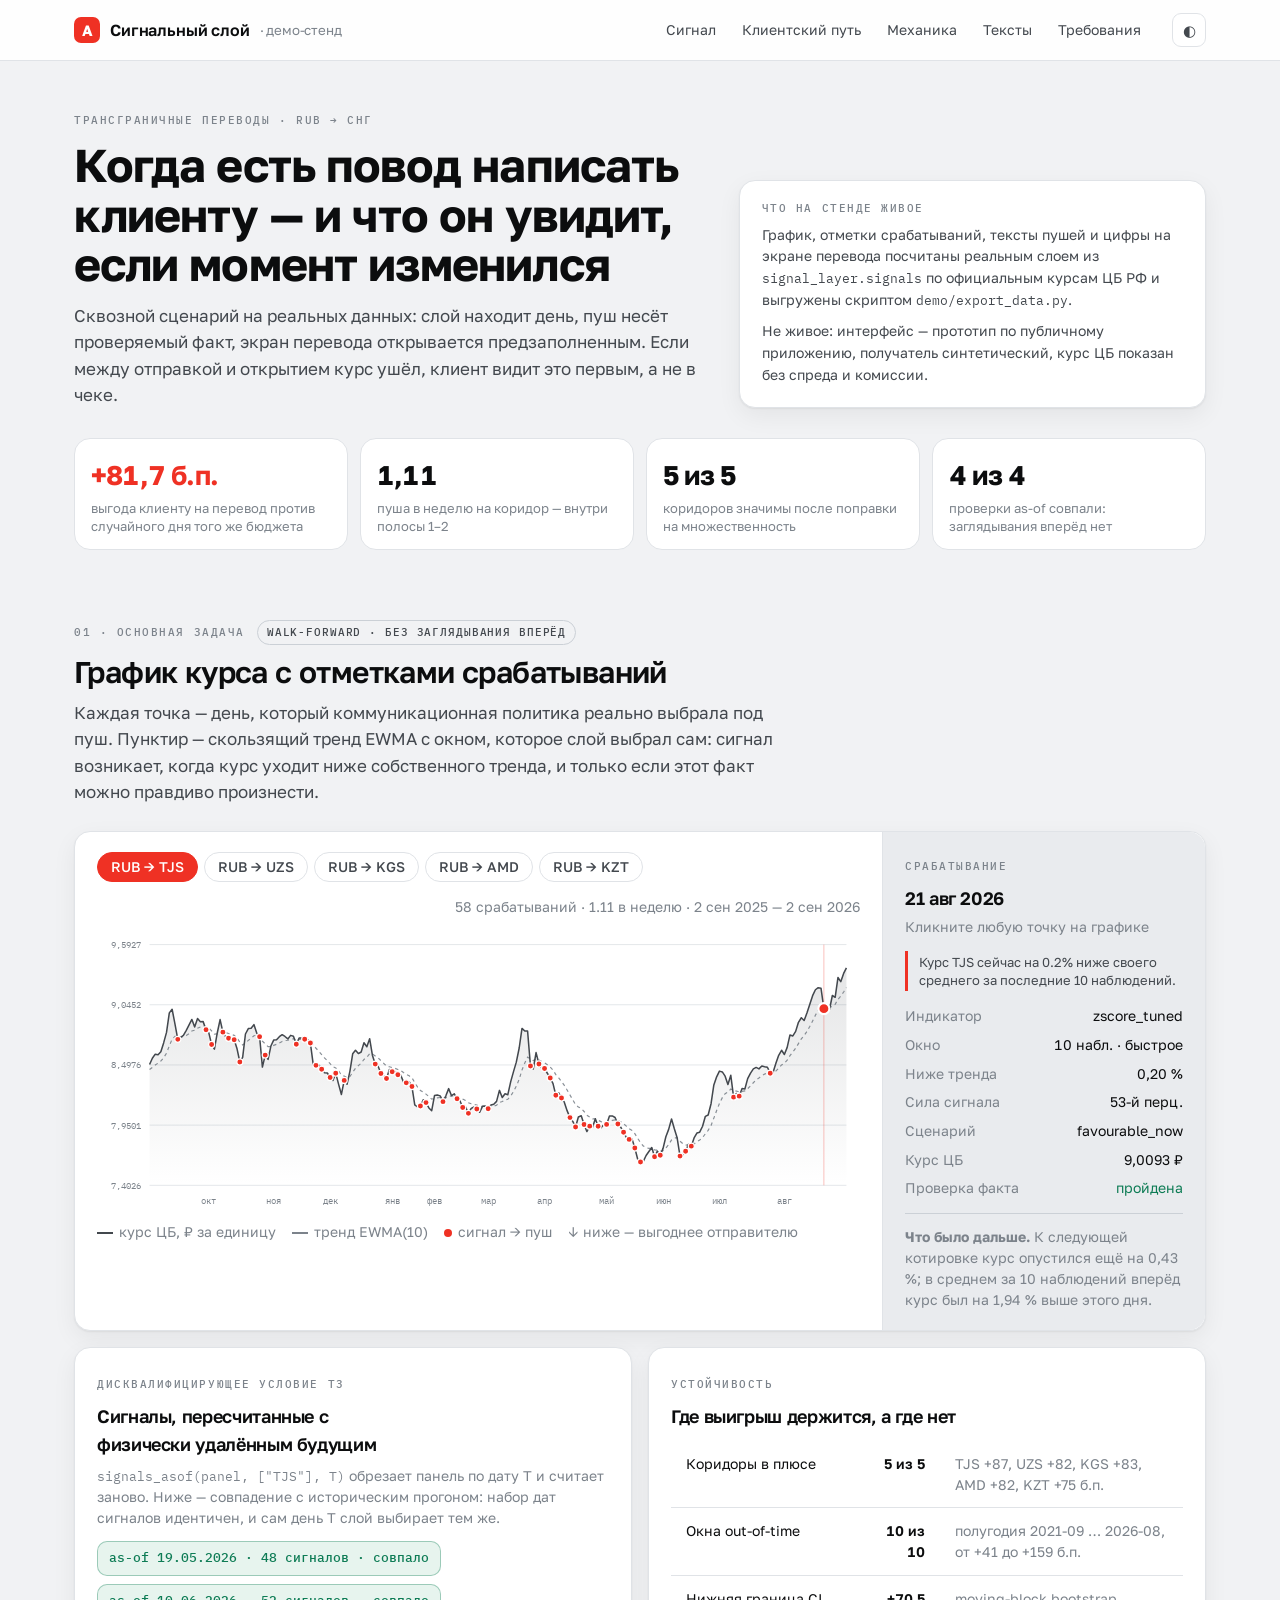
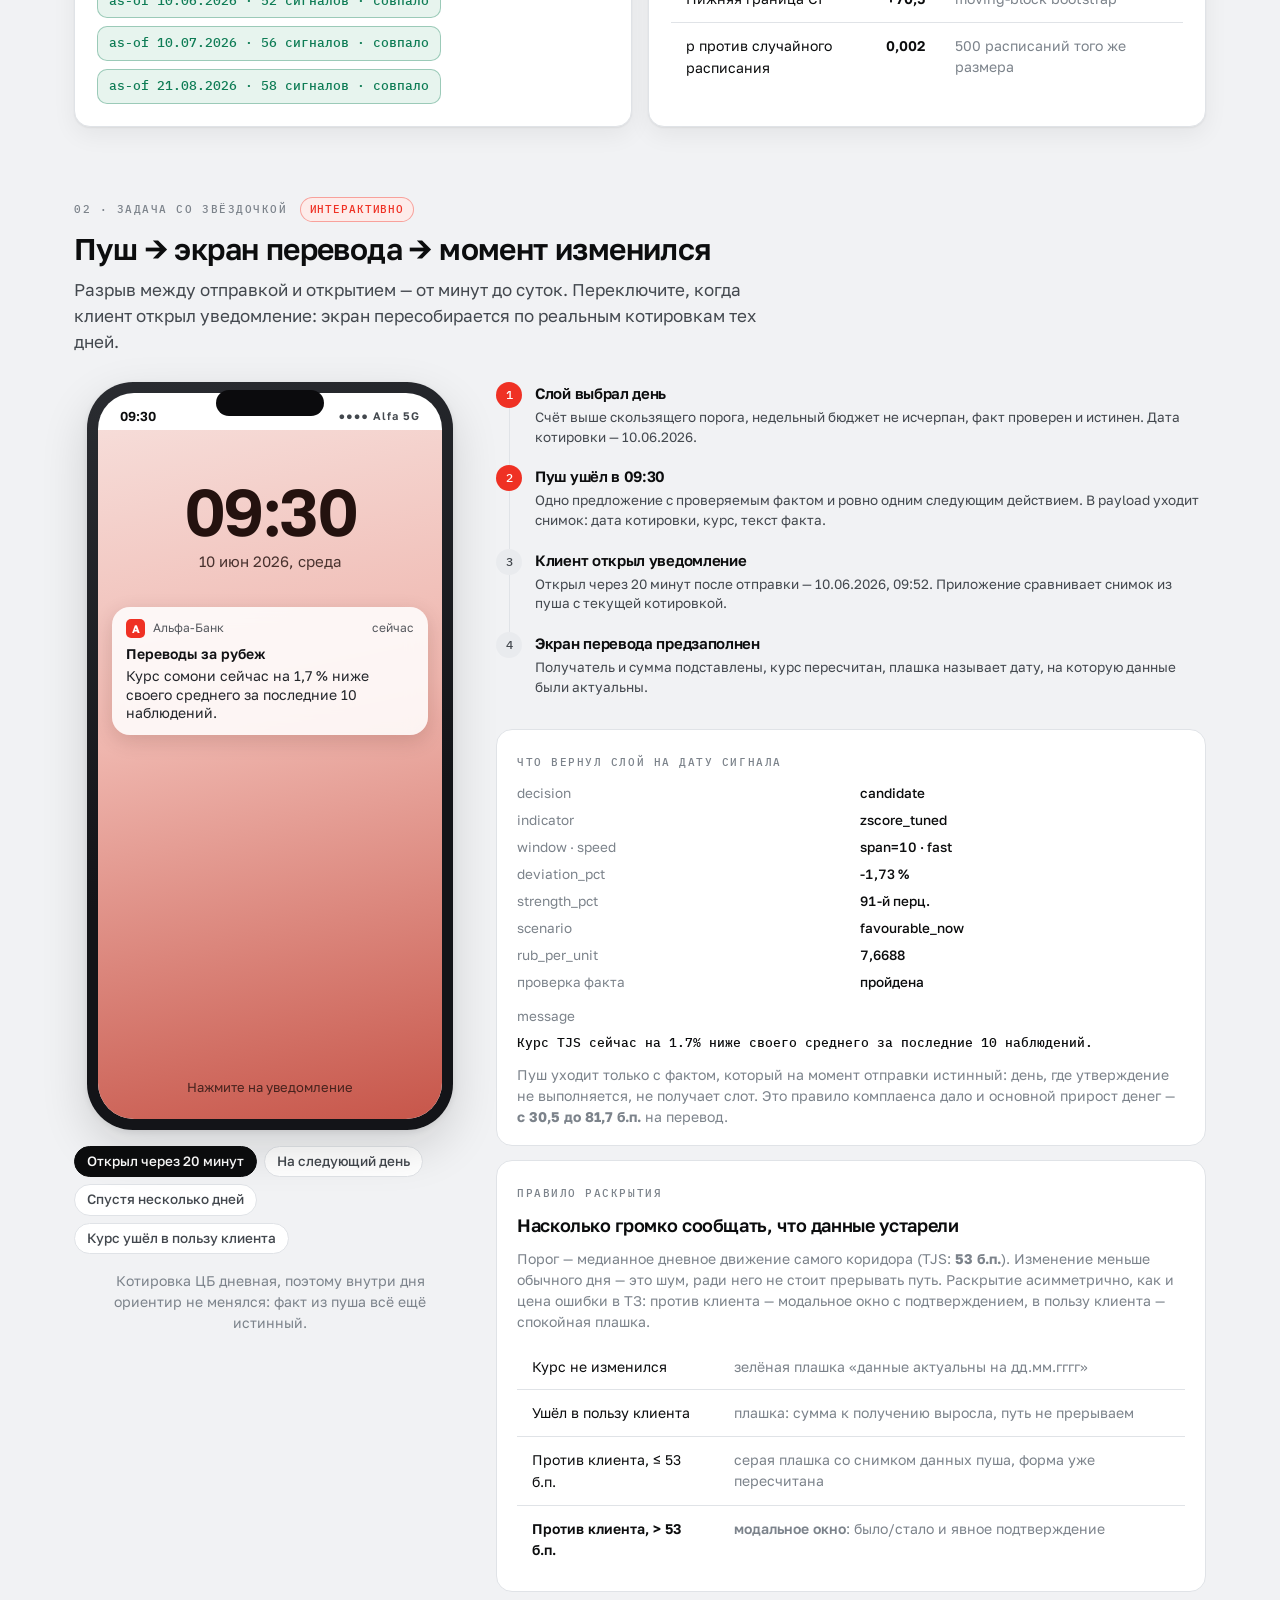
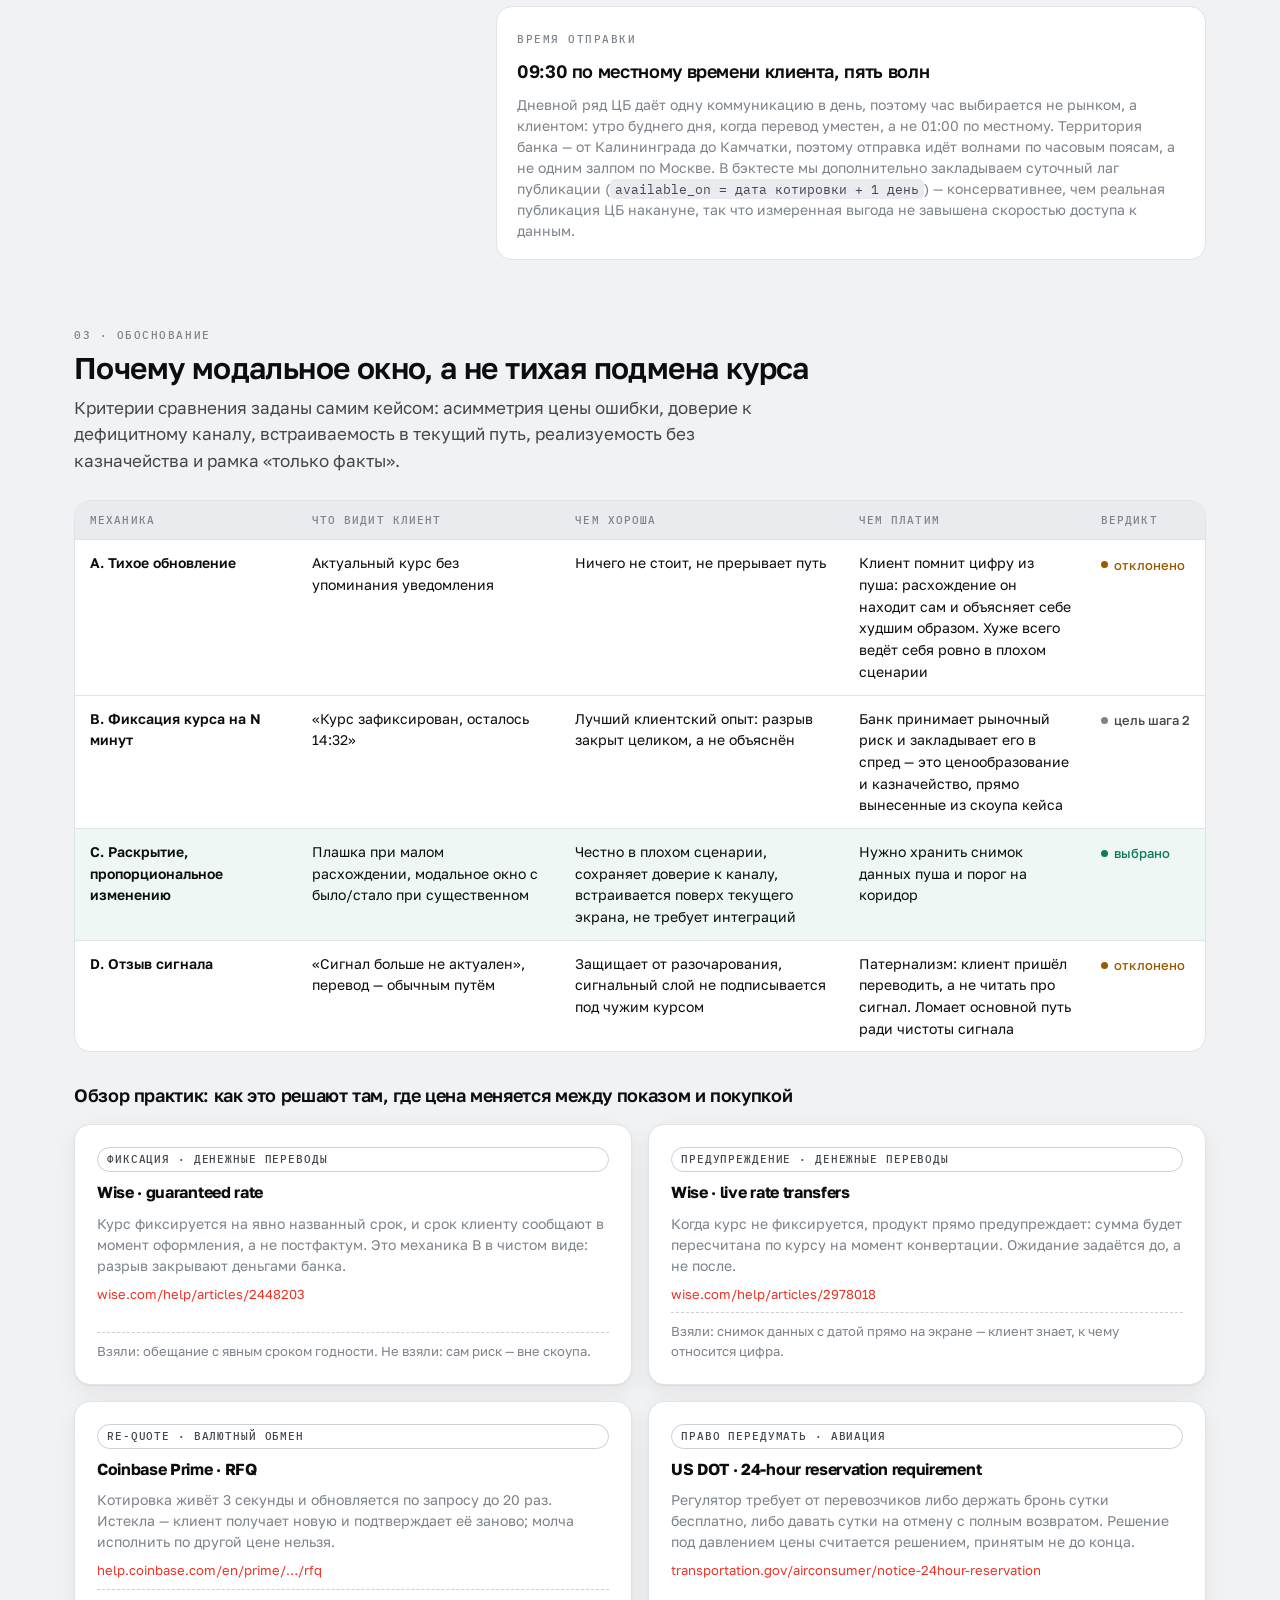
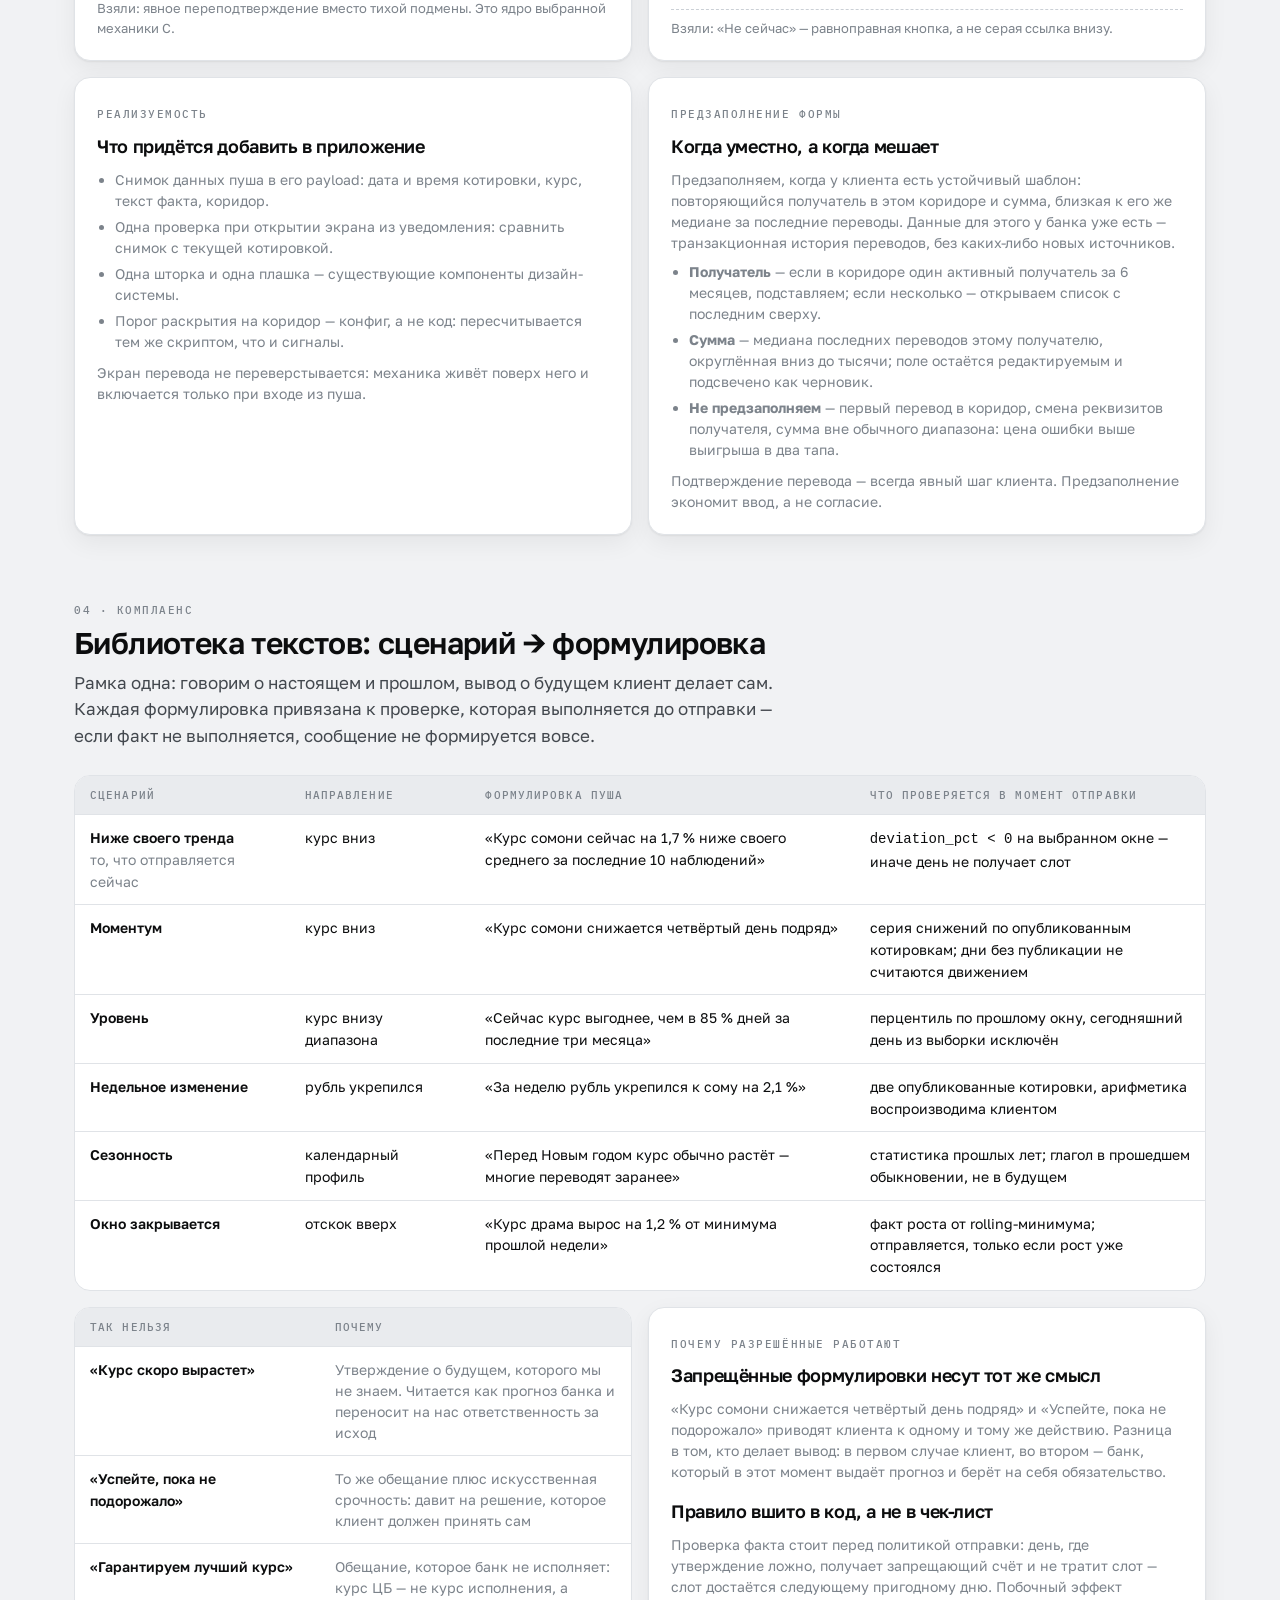
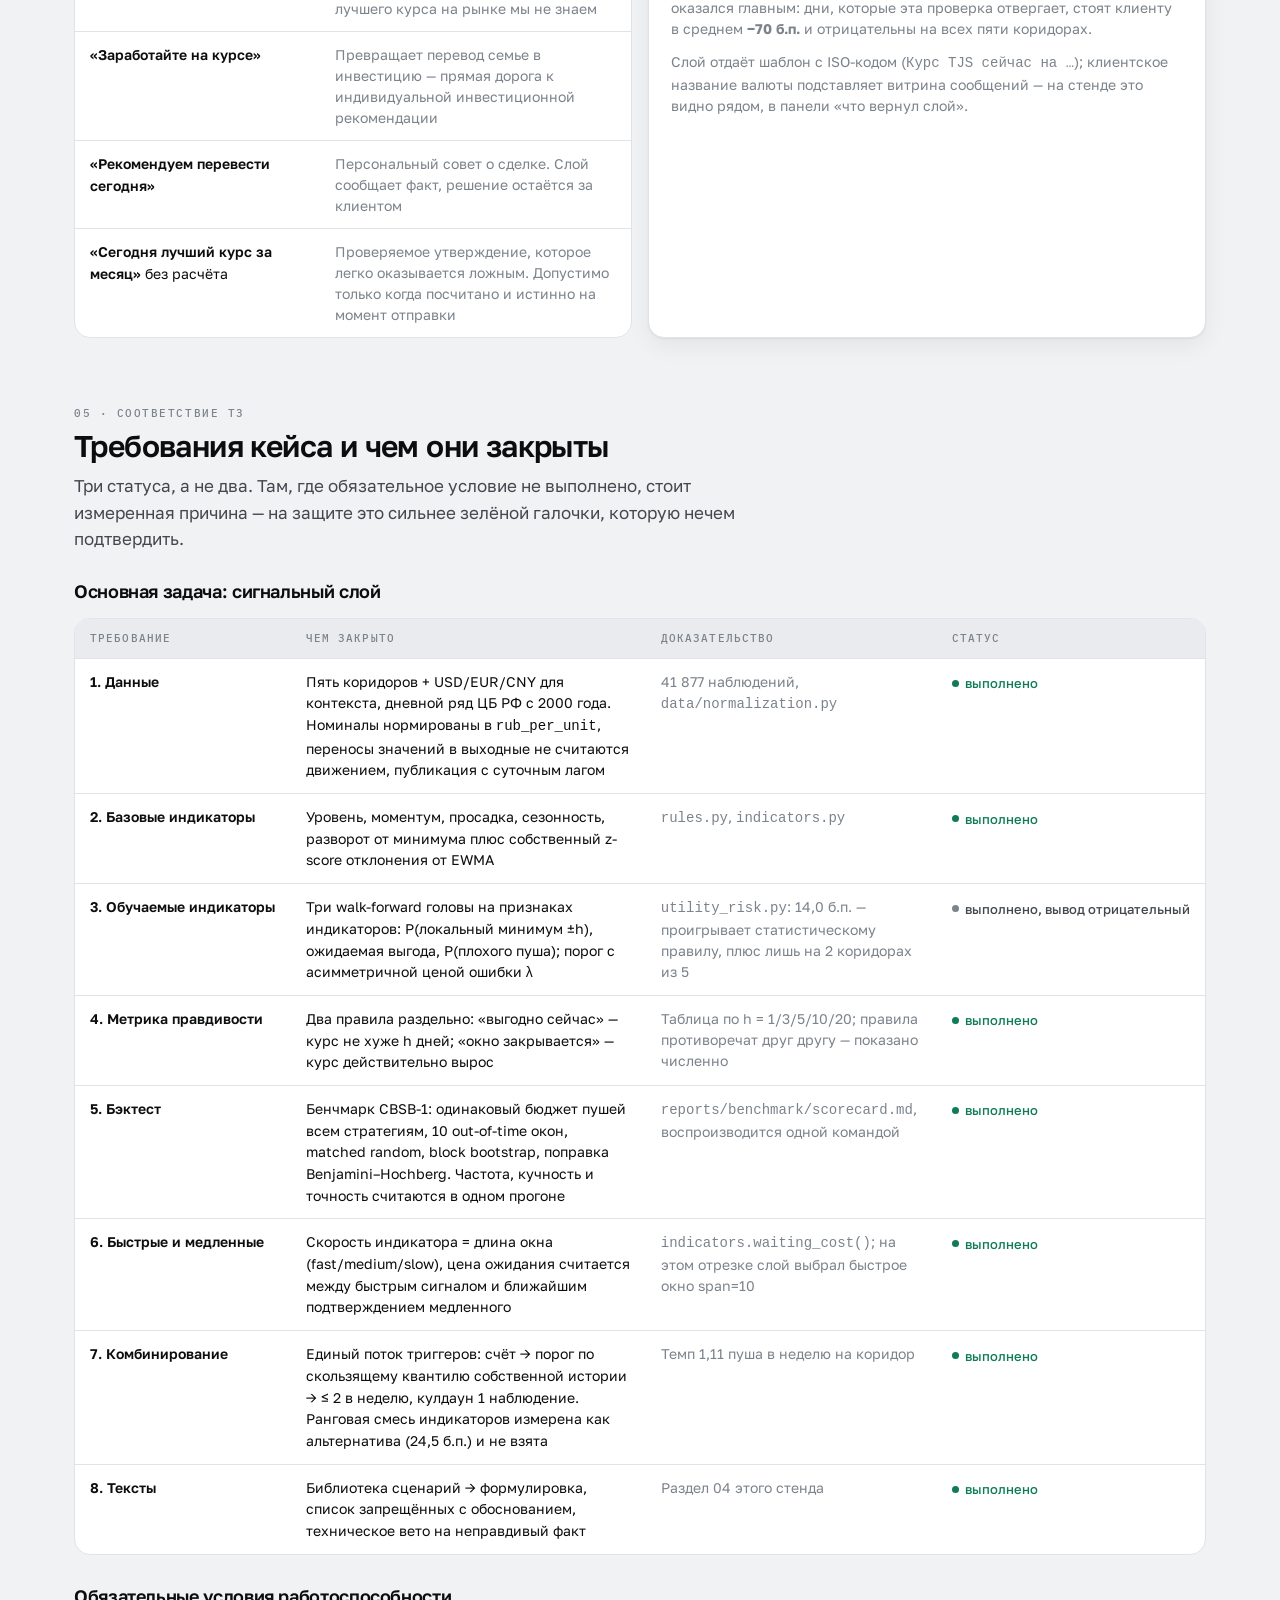
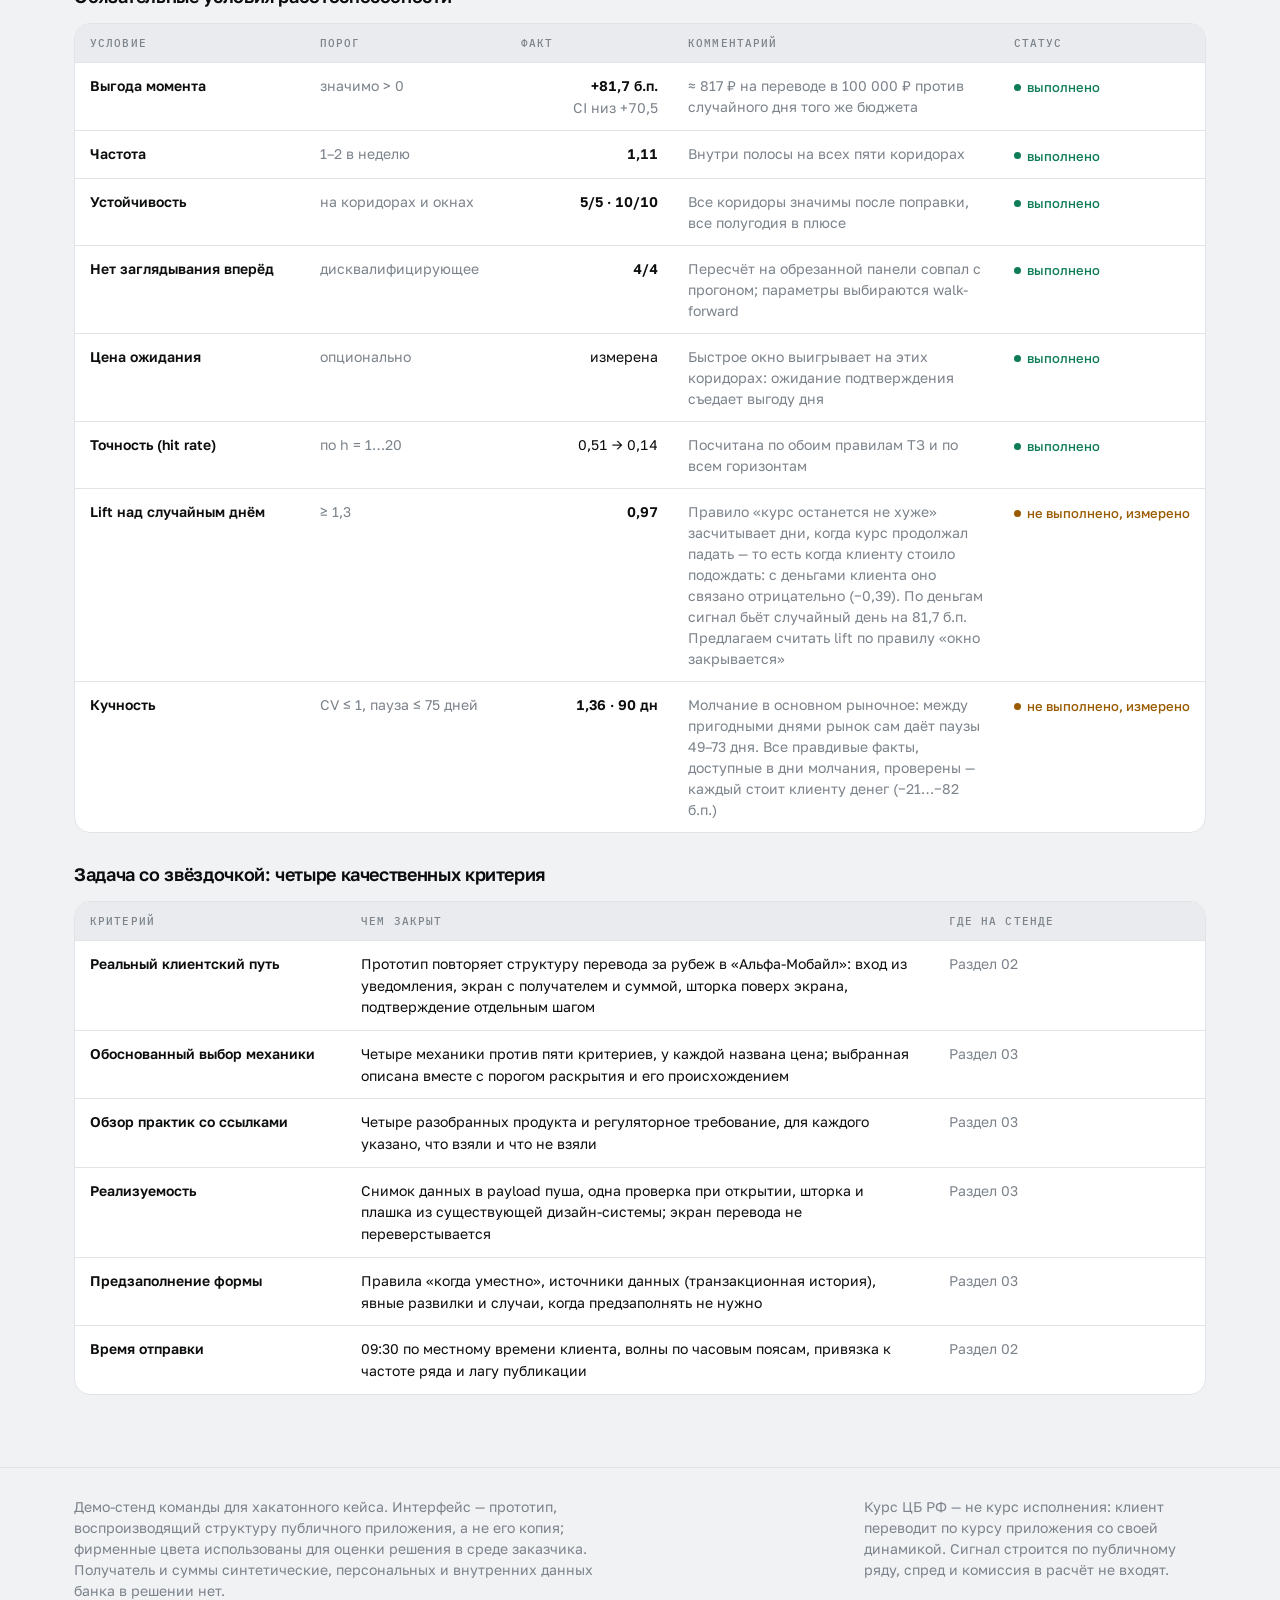
==== demo/index.html @ df1f9a65 "added ui" ====
<!doctype html>
<html lang="ru">
<head>
<meta charset="utf-8">
<meta name="viewport" content="width=device-width, initial-scale=1">
<title>Сигнальный слой · демо-стенд</title>
<link rel="preconnect" href="https://fonts.googleapis.com">
<link rel="preconnect" href="https://fonts.gstatic.com" crossorigin>
<link rel="stylesheet" href="https://fonts.googleapis.com/css2?family=Golos+Text:wght@400;500;600;700&family=IBM+Plex+Mono:wght@400;500&display=swap">
<style>
/* ─────────────────────────────────────────────────────────────
   Палитра: фирменный красный Альфа-Банка как единственный акцент.
   Семантика (лучше/хуже/внимание) намеренно вынесена из акцента,
   чтобы красный не означал одновременно «бренд» и «плохо».
   ───────────────────────────────────────────────────────────── */
:root {
  --red: #EF3124;
  --red-press: #C7291E;
  --red-wash: #FDECEA;

  --ink: #0C0D0E;
  --ink-2: #43484E;
  --muted: #7C838B;

  --paper: #FFFFFF;
  --ground: #F1F2F4;
  --sunken: #E9EBEE;
  --line: #E0E3E7;
  --line-strong: #CBD0D6;

  --gain: #0E7C55;
  --gain-wash: #E7F4EE;
  --warn: #9A5B00;
  --warn-wash: #FDF2E0;

  --shadow: 0 1px 2px rgba(12,13,14,.06), 0 8px 24px rgba(12,13,14,.06);
  --shadow-lift: 0 2px 6px rgba(12,13,14,.08), 0 18px 48px rgba(12,13,14,.14);

  --radius: 16px;
  --radius-sm: 10px;

  --sans: "Golos Text", "SF Pro Text", -apple-system, BlinkMacSystemFont, "Segoe UI", Roboto, Arial, sans-serif;
  --mono: "IBM Plex Mono", ui-monospace, SFMono-Regular, Menlo, Consolas, monospace;
}
@media (prefers-color-scheme: dark) {
  :root:not([data-theme="light"]) {
    --red: #FF4C3D;
    --red-press: #FF6E62;
    --red-wash: #33150F;
    --ink: #ECEEF1;
    --ink-2: #B4BAC2;
    --muted: #868D96;
    --paper: #17191D;
    --ground: #0D0E11;
    --sunken: #1E2126;
    --line: #292D33;
    --line-strong: #3A4048;
    --gain: #3DBE8B;
    --gain-wash: #10251C;
    --warn: #E0A44A;
    --warn-wash: #2A1F0E;
    --shadow: 0 1px 2px rgba(0,0,0,.5), 0 8px 24px rgba(0,0,0,.4);
    --shadow-lift: 0 2px 6px rgba(0,0,0,.5), 0 18px 48px rgba(0,0,0,.55);
  }
}
:root[data-theme="dark"] {
  --red: #FF4C3D;
  --red-press: #FF6E62;
  --red-wash: #33150F;
  --ink: #ECEEF1;
  --ink-2: #B4BAC2;
  --muted: #868D96;
  --paper: #17191D;
  --ground: #0D0E11;
  --sunken: #1E2126;
  --line: #292D33;
  --line-strong: #3A4048;
  --gain: #3DBE8B;
  --gain-wash: #10251C;
  --warn: #E0A44A;
  --warn-wash: #2A1F0E;
  --shadow: 0 1px 2px rgba(0,0,0,.5), 0 8px 24px rgba(0,0,0,.4);
  --shadow-lift: 0 2px 6px rgba(0,0,0,.5), 0 18px 48px rgba(0,0,0,.55);
}

* { box-sizing: border-box; }
html { scroll-behavior: smooth; scroll-padding-top: 76px; }
body {
  margin: 0;
  background: var(--ground);
  color: var(--ink);
  font: 400 16px/1.55 var(--sans);
  -webkit-font-smoothing: antialiased;
}
@media (prefers-reduced-motion: reduce) {
  html { scroll-behavior: auto; }
  * { animation-duration: .01ms !important; transition-duration: .01ms !important; }
}
h1, h2, h3, h4 { margin: 0; text-wrap: balance; letter-spacing: -.02em; }
h1 { font-size: clamp(30px, 4.4vw, 46px); font-weight: 700; line-height: 1.08; }
h2 { font-size: clamp(23px, 2.6vw, 30px); font-weight: 600; line-height: 1.15; }
h3 { font-size: 18px; font-weight: 600; }
p { margin: 0; }
a { color: inherit; }
ul { margin: 0; padding-left: 18px; }
li + li { margin-top: 5px; }

.wrap { max-width: 1180px; margin: 0 auto; padding: 0 24px; }
.eyebrow {
  font: 500 11px/1 var(--mono);
  letter-spacing: .14em;
  text-transform: uppercase;
  color: var(--muted);
}
.lede { color: var(--ink-2); max-width: 64ch; font-size: 17px; }
.small { font-size: 14px; color: var(--muted); line-height: 1.5; }
.num { font-variant-numeric: tabular-nums; }
.mono { font-family: var(--mono); font-variant-numeric: tabular-nums; }

/* ── Шапка ───────────────────────────────────────────────── */
.topbar {
  position: sticky; top: 0; z-index: 40;
  background: color-mix(in srgb, var(--paper) 88%, transparent);
  backdrop-filter: saturate(1.6) blur(12px);
  border-bottom: 1px solid var(--line);
}
.topbar .wrap { display: flex; align-items: center; gap: 20px; height: 60px; }
.brand { display: flex; align-items: center; gap: 10px; font-weight: 600; letter-spacing: -.01em; }
.logo {
  width: 26px; height: 26px; border-radius: 7px;
  background: var(--red); color: #fff;
  display: grid; place-items: center;
  font-weight: 700; font-size: 15px; line-height: 1;
  flex: none;
}
.brand small { color: var(--muted); font-weight: 400; }
.topnav { margin-left: auto; display: flex; gap: 4px; }
.topnav a {
  text-decoration: none; color: var(--ink-2);
  font-size: 14px; padding: 7px 11px; border-radius: 8px;
}
.topnav a:hover { background: var(--sunken); color: var(--ink); }
.iconbtn {
  border: 1px solid var(--line); background: var(--paper); color: var(--ink-2);
  width: 34px; height: 34px; border-radius: 9px; cursor: pointer; flex: none;
  font-size: 15px; line-height: 1;
}
.iconbtn:hover { border-color: var(--line-strong); color: var(--ink); }
:focus-visible { outline: 2px solid var(--red); outline-offset: 2px; border-radius: 4px; }

/* ── Секции ──────────────────────────────────────────────── */
section { padding: 62px 0 8px; }
.sec-head { display: flex; flex-direction: column; gap: 10px; margin-bottom: 26px; }
.sec-head .row { display: flex; align-items: baseline; gap: 12px; flex-wrap: wrap; }

.card {
  background: var(--paper);
  border: 1px solid var(--line);
  border-radius: var(--radius);
  box-shadow: var(--shadow);
}
.pad { padding: 22px; }

/* ── Титул ───────────────────────────────────────────────── */
.hero { padding-top: 54px; }
.hero-grid { display: grid; grid-template-columns: 1.35fr 1fr; gap: 34px; align-items: end; }
.kpis { display: grid; grid-template-columns: repeat(4, 1fr); gap: 12px; margin-top: 30px; }
.kpi { background: var(--paper); border: 1px solid var(--line); border-radius: var(--radius); padding: 16px 16px 14px; }
.kpi b { display: block; font-size: 27px; font-weight: 700; letter-spacing: -.03em; font-variant-numeric: tabular-nums; }
.kpi span { display: block; font-size: 13px; color: var(--muted); margin-top: 3px; line-height: 1.35; }
.kpi.accent b { color: var(--red); }

.tag {
  display: inline-flex; align-items: center; gap: 6px;
  font: 500 11px/1 var(--mono); letter-spacing: .08em; text-transform: uppercase;
  padding: 6px 9px; border-radius: 100px; border: 1px solid var(--line-strong); color: var(--ink-2);
  white-space: nowrap;
}
.tag.ok { color: var(--gain); border-color: color-mix(in srgb, var(--gain) 40%, transparent); background: var(--gain-wash); }
.tag.warn { color: var(--warn); border-color: color-mix(in srgb, var(--warn) 40%, transparent); background: var(--warn-wash); }
.tag.red { color: var(--red); border-color: color-mix(in srgb, var(--red) 40%, transparent); background: var(--red-wash); }

/* ── График ──────────────────────────────────────────────── */
.chart-card { display: grid; grid-template-columns: 1fr 322px; }
.chart-main { padding: 20px 22px 16px; border-right: 1px solid var(--line); min-width: 0; }
.chart-side { padding: 20px 22px; background: var(--sunken); border-radius: 0 var(--radius) var(--radius) 0; }
.tabs { display: flex; gap: 6px; flex-wrap: wrap; }
.tab {
  border: 1px solid var(--line); background: var(--paper); color: var(--ink-2);
  padding: 7px 13px; border-radius: 100px; cursor: pointer;
  font: 500 14px/1 var(--sans);
}
.tab:hover { border-color: var(--line-strong); }
.tab[aria-selected="true"] { background: var(--red); border-color: var(--red); color: #fff; }
svg.chart { display: block; width: 100%; height: auto; }
.legend { display: flex; gap: 16px; flex-wrap: wrap; margin-top: 10px; }
.legend i { width: 16px; height: 2px; display: inline-block; vertical-align: middle; margin-right: 6px; }

.kv { display: grid; grid-template-columns: auto 1fr; gap: 7px 14px; font-size: 14px; }
.kv dt { color: var(--muted); }
.kv dd { margin: 0; text-align: right; font-variant-numeric: tabular-nums; }

.audit { display: flex; gap: 8px; flex-wrap: wrap; }
.audit-chip {
  border: 1px solid color-mix(in srgb, var(--gain) 35%, transparent);
  background: var(--gain-wash); color: var(--gain);
  border-radius: 10px; padding: 8px 11px; font: 500 13px/1.3 var(--mono);
}

/* ── Клиентский путь ─────────────────────────────────────── */
.journey { display: grid; grid-template-columns: 392px 1fr; gap: 30px; align-items: start; }
.stage { display: flex; flex-direction: column; align-items: center; gap: 16px; }

.phone {
  width: 366px; height: 748px; flex: none; position: relative;
  border-radius: 46px; padding: 11px;
  background: linear-gradient(160deg, #2A2C31, #131418 60%);
  box-shadow: var(--shadow-lift);
}
.screen {
  position: relative; width: 100%; height: 100%; overflow: hidden;
  border-radius: 36px; background: var(--paper); color: var(--ink);
  display: flex; flex-direction: column;
}
.notch {
  position: absolute; top: 8px; left: 50%; transform: translateX(-50%);
  width: 108px; height: 26px; border-radius: 100px; background: #0B0B0D; z-index: 6;
}
.statusbar {
  display: flex; justify-content: space-between; align-items: center;
  padding: 13px 22px 4px; font-size: 13px; font-weight: 600; flex: none;
  font-variant-numeric: tabular-nums;
}
.statusbar .sig { letter-spacing: 1px; font-size: 11px; color: var(--ink-2); }

/* Экран блокировки */
.lock {
  flex: 1; display: flex; flex-direction: column; align-items: center;
  padding: 26px 14px 22px;
  background: linear-gradient(168deg, #F6DCD8 0%, #EFB6AE 42%, #C7564A 100%);
  color: #24120F;
}
:root[data-theme="dark"] .lock, :root:not([data-theme="light"]) .lock { color: #24120F; }
.lock-time { font-size: 66px; font-weight: 600; letter-spacing: -.04em; line-height: 1; margin-top: 22px; font-variant-numeric: tabular-nums; }
.lock-date { font-size: 15px; opacity: .82; margin-top: 6px; }
.push {
  width: 100%; margin-top: 34px; border-radius: 18px; padding: 12px 14px;
  background: rgba(255,255,255,.86); backdrop-filter: blur(10px);
  box-shadow: 0 6px 20px rgba(60,20,15,.16);
  color: #101114; text-align: left; border: 0; cursor: pointer;
  display: block; font: inherit;
  animation: pushIn .5s cubic-bezier(.2,.8,.25,1) both;
}
@keyframes pushIn { from { opacity: 0; transform: translateY(-10px) scale(.97); } }
.push:hover { background: rgba(255,255,255,.95); }
.push-head { display: flex; align-items: center; gap: 8px; font-size: 12px; color: #55585E; margin-bottom: 5px; }
.push-head .logo { width: 19px; height: 19px; border-radius: 5px; font-size: 11px; }
.push-head .when { margin-left: auto; }
.push b { display: block; font-size: 14px; font-weight: 600; margin-bottom: 2px; }
.push p { font-size: 14px; line-height: 1.35; color: #23262B; }
.lock-hint { margin-top: auto; font-size: 13px; opacity: .8; }

/* Экран перевода */
.app { flex: 1; display: flex; flex-direction: column; background: var(--ground); overflow: hidden; }
.appbar {
  display: flex; align-items: center; gap: 10px; padding: 8px 18px 12px;
  background: var(--paper); border-bottom: 1px solid var(--line); flex: none;
}
.appbar .back { color: var(--red); font-size: 22px; line-height: 1; cursor: pointer; background: none; border: 0; padding: 0; }
.appbar h4 { font-size: 16px; font-weight: 600; }
.appbody { flex: 1; overflow-y: auto; padding: 14px 16px 18px; display: flex; flex-direction: column; gap: 12px; }
.tile { background: var(--paper); border-radius: 14px; padding: 14px; border: 1px solid var(--line); }
.tile-row { display: flex; align-items: center; gap: 12px; }
.avatar {
  width: 42px; height: 42px; border-radius: 50%; flex: none;
  background: var(--sunken); display: grid; place-items: center;
  font-weight: 600; font-size: 15px; color: var(--ink-2);
}
.tile-row .grow { flex: 1; min-width: 0; }
.tile-label { font-size: 12px; color: var(--muted); }
.tile-value { font-size: 15px; font-weight: 500; }
.amount { font-size: 30px; font-weight: 700; letter-spacing: -.03em; font-variant-numeric: tabular-nums; }
.gets { font-size: 15px; color: var(--ink-2); }
.gets b { font-weight: 600; color: var(--ink); font-variant-numeric: tabular-nums; }

.freshness {
  border-radius: 12px; padding: 11px 13px; font-size: 13px; line-height: 1.4;
  display: flex; gap: 9px; align-items: flex-start;
}
.freshness .dot { width: 8px; height: 8px; border-radius: 50%; flex: none; margin-top: 5px; }
.freshness.ok { background: var(--gain-wash); color: var(--gain); }
.freshness.ok .dot { background: var(--gain); }
.freshness.note { background: var(--sunken); color: var(--ink-2); }
.freshness.note .dot { background: var(--muted); }
.freshness.warn { background: var(--warn-wash); color: var(--warn); }
.freshness.warn .dot { background: var(--warn); }
.freshness b { font-weight: 600; }

.fact {
  border-left: 3px solid var(--red); padding: 2px 0 2px 11px;
  font-size: 13px; color: var(--ink-2); line-height: 1.4;
}
.btn {
  display: block; width: 100%; text-align: center; border: 0; cursor: pointer;
  background: var(--red); color: #fff; padding: 15px; border-radius: 13px;
  font: 600 16px/1 var(--sans);
}
.btn:hover { background: var(--red-press); }
.btn.ghost { background: transparent; color: var(--red); }
.btn.ghost:hover { background: var(--red-wash); }
.btn.grey { background: var(--sunken); color: var(--ink); }
.btn.grey:hover { background: var(--line); }
.appfoot { padding: 12px 16px 18px; background: var(--paper); border-top: 1px solid var(--line); flex: none; }

/* Шторка «момент изменился» */
.sheet-scrim {
  position: absolute; inset: 0; z-index: 8; background: rgba(10,11,13,.42);
  display: flex; align-items: flex-end;
  animation: fade .22s ease both;
}
@keyframes fade { from { opacity: 0; } }
.sheet {
  width: 100%; background: var(--paper); border-radius: 22px 22px 36px 36px;
  padding: 8px 18px 20px; display: flex; flex-direction: column; gap: 13px;
  animation: rise .3s cubic-bezier(.2,.8,.25,1) both;
  max-height: 88%; overflow-y: auto;
}
@keyframes rise { from { transform: translateY(26px); opacity: .4; } }
.grabber { width: 38px; height: 4px; border-radius: 3px; background: var(--line-strong); margin: 4px auto 4px; flex: none; }
.sheet h3 { font-size: 19px; letter-spacing: -.02em; }
.sheet .stale-line { font-size: 14px; color: var(--ink-2); line-height: 1.45; }
.compare { display: grid; grid-template-columns: 1fr auto 1fr; gap: 10px; align-items: center; }
.compare .side { background: var(--sunken); border-radius: 12px; padding: 11px; }
.compare .side .cap { font-size: 11px; color: var(--muted); text-transform: uppercase; letter-spacing: .06em; font-family: var(--mono); }
.compare .side .val { font-size: 19px; font-weight: 600; font-variant-numeric: tabular-nums; margin-top: 3px; }
.compare .side .sub { font-size: 12px; color: var(--muted); font-variant-numeric: tabular-nums; }
.compare .arrow { color: var(--muted); font-size: 18px; }
.compare .side.now { background: var(--warn-wash); }
.compare .side.now .val { color: var(--warn); }
.delta-line { font-size: 13px; color: var(--ink-2); }
.delta-line b { font-variant-numeric: tabular-nums; }
.sheet-actions { display: flex; flex-direction: column; gap: 8px; }
.sheet .why { font-size: 12px; color: var(--muted); text-align: center; }

/* Управление стендом */
.controls { display: flex; flex-direction: column; gap: 14px; }
.chips { display: flex; gap: 7px; flex-wrap: wrap; }
.chip {
  border: 1px solid var(--line); background: var(--paper); color: var(--ink-2);
  padding: 8px 12px; border-radius: 100px; cursor: pointer; font: 500 13.5px/1 var(--sans);
}
.chip:hover { border-color: var(--line-strong); }
.chip[aria-pressed="true"] { background: var(--ink); border-color: var(--ink); color: var(--paper); }

.rail { display: flex; flex-direction: column; gap: 0; }
.step { display: grid; grid-template-columns: 26px 1fr; gap: 13px; padding-bottom: 18px; position: relative; }
.step:not(:last-child)::before {
  content: ""; position: absolute; left: 12.5px; top: 26px; bottom: 0; width: 1px; background: var(--line);
}
.step .dot {
  width: 26px; height: 26px; border-radius: 50%; background: var(--sunken); color: var(--ink-2);
  display: grid; place-items: center; font: 500 12px/1 var(--mono); z-index: 1;
}
.step[data-active="true"] .dot { background: var(--red); color: #fff; }
.step h4 { font-size: 15px; font-weight: 600; }
.step p { font-size: 13.5px; color: var(--ink-2); margin-top: 3px; line-height: 1.45; }

.under { background: var(--paper); border: 1px solid var(--line); border-radius: var(--radius); padding: 18px 20px; }
.under .row2 { display: grid; grid-template-columns: 1fr 1fr; gap: 6px 18px; font-size: 13.5px; }
.under .row2 span { color: var(--muted); }
.under .row2 b { font-weight: 500; font-variant-numeric: tabular-nums; }
.under code {
  font: 400 12.5px/1.5 var(--mono); background: var(--sunken);
  padding: 2px 5px; border-radius: 5px; color: var(--ink-2);
}

/* ── Таблицы ─────────────────────────────────────────────── */
.tablewrap { overflow-x: auto; border-radius: var(--radius); border: 1px solid var(--line); background: var(--paper); }
table { border-collapse: collapse; width: 100%; font-size: 14px; min-width: 620px; }
.tablewrap.compact table { min-width: 0; }
th, td { text-align: left; padding: 12px 15px; border-bottom: 1px solid var(--line); vertical-align: top; }
th {
  font: 500 11px/1.3 var(--mono); letter-spacing: .1em; text-transform: uppercase;
  color: var(--muted); background: var(--sunken); white-space: nowrap;
}
tbody tr:last-child td { border-bottom: 0; }
td.num, th.num { text-align: right; font-variant-numeric: tabular-nums; }
td b { font-weight: 600; }
.verdict-pick td { background: color-mix(in srgb, var(--gain-wash) 70%, transparent); }

.grid2 { display: grid; grid-template-columns: 1fr 1fr; gap: 16px; }
.grid3 { display: grid; grid-template-columns: repeat(3, 1fr); gap: 16px; }
.practice { display: flex; flex-direction: column; gap: 8px; }
.practice a { font-size: 13px; color: var(--red); text-decoration: none; word-break: break-word; }
.practice a:hover { text-decoration: underline; }
.practice .maps { font-size: 13px; color: var(--muted); border-top: 1px dashed var(--line-strong); padding-top: 8px; margin-top: auto; }

.status { display: inline-flex; align-items: center; gap: 6px; font-size: 13px; white-space: nowrap; font-weight: 500; }
.status::before { content: ""; width: 7px; height: 7px; border-radius: 50%; flex: none; }
.status.done { color: var(--gain); } .status.done::before { background: var(--gain); }
.status.mixed { color: var(--ink-2); } .status.mixed::before { background: var(--muted); }
.status.open { color: var(--warn); } .status.open::before { background: var(--warn); }

footer { margin-top: 64px; padding: 28px 0 54px; border-top: 1px solid var(--line); }
footer .wrap { display: flex; gap: 26px; flex-wrap: wrap; justify-content: space-between; }

@media (max-width: 1080px) {
  .chart-card { grid-template-columns: 1fr; }
  .chart-main { border-right: 0; border-bottom: 1px solid var(--line); }
  .chart-side { border-radius: 0 0 var(--radius) var(--radius); }
  .journey { grid-template-columns: 1fr; justify-items: center; }
  .hero-grid { grid-template-columns: 1fr; align-items: start; }
  .kpis { grid-template-columns: repeat(2, 1fr); }
  .grid3, .grid2 { grid-template-columns: 1fr; }
  .topnav { display: none; }
}
@media (max-width: 420px) {
  .phone { width: 100%; height: 700px; }
  .kpis { grid-template-columns: 1fr; }
}
</style>
</head>
<body>

<header class="topbar">
  <div class="wrap">
    <div class="brand">
      <span class="logo" aria-hidden="true">А</span>
      Сигнальный слой <small>· демо-стенд</small>
    </div>
    <nav class="topnav">
      <a href="#signal">Сигнал</a>
      <a href="#journey">Клиентский путь</a>
      <a href="#mechanic">Механика</a>
      <a href="#texts">Тексты</a>
      <a href="#req">Требования</a>
    </nav>
    <button class="iconbtn" id="theme" type="button" title="Светлая / тёмная тема" aria-label="Переключить тему">◐</button>
  </div>
</header>

<main>

<!-- ══ Титул ══════════════════════════════════════════════ -->
<section class="hero">
  <div class="wrap">
    <div class="hero-grid">
      <div style="display:flex;flex-direction:column;gap:14px">
        <span class="eyebrow">Трансграничные переводы · RUB → СНГ</span>
        <h1>Когда есть повод написать клиенту&nbsp;— и что он увидит, если момент изменился</h1>
        <p class="lede">Сквозной сценарий на реальных данных: слой находит день, пуш несёт проверяемый факт, экран перевода открывается предзаполненным. Если между отправкой и открытием курс ушёл, клиент видит это первым, а не в чеке.</p>
      </div>
      <div class="card pad" style="font-size:14px;color:var(--ink-2);display:flex;flex-direction:column;gap:10px">
        <span class="eyebrow">Что на стенде живое</span>
        <p>График, отметки срабатываний, тексты пушей и цифры на экране перевода посчитаны реальным слоем из <code style="font:400 12.5px var(--mono)">signal_layer.signals</code> по официальным курсам ЦБ РФ и выгружены скриптом <code style="font:400 12.5px var(--mono)">demo/export_data.py</code>.</p>
        <p>Не живое: интерфейс — прототип по публичному приложению, получатель синтетический, курс ЦБ показан без спреда и комиссии.</p>
      </div>
    </div>

    <div class="kpis">
      <div class="kpi accent"><b>+81,7 б.п.</b><span>выгода клиенту на перевод против случайного дня того же бюджета</span></div>
      <div class="kpi"><b>1,11</b><span>пуша в неделю на коридор — внутри полосы 1–2</span></div>
      <div class="kpi"><b>5 из 5</b><span>коридоров значимы после поправки на множественность</span></div>
      <div class="kpi"><b>4 из 4</b><span>проверки as-of совпали: заглядывания вперёд нет</span></div>
    </div>
  </div>
</section>

<!-- ══ 1. Сигнал ══════════════════════════════════════════ -->
<section id="signal">
  <div class="wrap">
    <div class="sec-head">
      <div class="row">
        <span class="eyebrow">01 · Основная задача</span>
        <span class="tag">walk-forward · без заглядывания вперёд</span>
      </div>
      <h2>График курса с отметками срабатываний</h2>
      <p class="lede">Каждая точка — день, который коммуникационная политика реально выбрала под пуш. Пунктир — скользящий тренд EWMA с окном, которое слой выбрал сам: сигнал возникает, когда курс уходит ниже собственного тренда, и только если этот факт можно правдиво произнести.</p>
    </div>

    <div class="card chart-card">
      <div class="chart-main">
        <div style="display:flex;align-items:center;gap:14px;flex-wrap:wrap;margin-bottom:14px">
          <div class="tabs" id="tabs" role="tablist" aria-label="Коридор"></div>
          <span class="small" id="chartMeta" style="margin-left:auto"></span>
        </div>
        <svg class="chart" id="chart" viewBox="0 0 900 330" role="img" aria-label="Курс коридора с отметками срабатываний сигнала"></svg>
        <div class="legend small">
          <span><i style="background:var(--ink-2)"></i>курс ЦБ, ₽ за единицу</span>
          <span><i style="background:var(--muted);height:0;border-top:2px dashed var(--muted)"></i>тренд EWMA(10)</span>
          <span><i style="background:var(--red);height:8px;width:8px;border-radius:50%"></i>сигнал → пуш</span>
          <span>↓ ниже — выгоднее отправителю</span>
        </div>
      </div>
      <aside class="chart-side" id="sigCard"></aside>
    </div>

    <div class="grid2" style="margin-top:16px">
      <div class="card pad">
        <span class="eyebrow">Дисквалифицирующее условие ТЗ</span>
        <h3 style="margin:8px 0 6px">Сигналы, пересчитанные с физически удалённым будущим</h3>
        <p class="small" style="margin-bottom:13px"><code style="font:400 12.5px var(--mono)">signals_asof(panel, ["TJS"], T)</code> обрезает панель по дату T и считает заново. Ниже — совпадение с историческим прогоном: набор дат сигналов идентичен, и сам день T слой выбирает тем же.</p>
        <div class="audit" id="audit"></div>
      </div>
      <div class="card pad">
        <span class="eyebrow">Устойчивость</span>
        <h3 style="margin:8px 0 10px">Где выигрыш держится, а где нет</h3>
        <div class="tablewrap" style="border:0;box-shadow:none">
          <table style="min-width:0">
            <tbody>
              <tr><td>Коридоры в плюсе</td><td class="num"><b>5 из 5</b></td><td class="small">TJS +87, UZS +82, KGS +83, AMD +82, KZT +75 б.п.</td></tr>
              <tr><td>Окна out-of-time</td><td class="num"><b>10 из 10</b></td><td class="small">полугодия 2021-09 … 2026-08, от +41 до +159 б.п.</td></tr>
              <tr><td>Нижняя граница CI</td><td class="num"><b>+70,5</b></td><td class="small">moving-block bootstrap</td></tr>
              <tr><td>p против случайного расписания</td><td class="num"><b>0,002</b></td><td class="small">500 расписаний того же размера</td></tr>
            </tbody>
          </table>
        </div>
      </div>
    </div>
  </div>
</section>

<!-- ══ 2. Клиентский путь ═════════════════════════════════ -->
<section id="journey">
  <div class="wrap">
    <div class="sec-head">
      <div class="row">
        <span class="eyebrow">02 · Задача со звёздочкой</span>
        <span class="tag red">интерактивно</span>
      </div>
      <h2>Пуш → экран перевода → момент изменился</h2>
      <p class="lede">Разрыв между отправкой и открытием — от минут до суток. Переключите, когда клиент открыл уведомление: экран пересобирается по реальным котировкам тех дней.</p>
    </div>

    <div class="journey">
      <div class="stage">
        <div class="phone">
          <div class="notch" aria-hidden="true"></div>
          <div class="screen" id="screen"></div>
        </div>
        <div class="chips" id="scenarioChips" role="group" aria-label="Когда клиент открыл пуш"></div>
        <p class="small" style="text-align:center;max-width:360px" id="scenarioNote"></p>
      </div>

      <div class="controls">
        <div class="rail" id="rail"></div>

        <div class="under">
          <span class="eyebrow">Что вернул слой на дату сигнала</span>
          <div class="row2" id="layerOut" style="margin-top:10px"></div>
          <p class="small" style="margin-top:12px">Пуш уходит только с фактом, который на момент отправки истинный: день, где утверждение не выполняется, не получает слот. Это правило комплаенса дало и основной прирост денег — <b>с 30,5 до 81,7 б.п.</b> на перевод.</p>
        </div>

        <div class="under">
          <span class="eyebrow">Правило раскрытия</span>
          <h3 style="margin:8px 0 8px">Насколько громко сообщать, что данные устарели</h3>
          <p class="small">Порог — медианное дневное движение самого коридора (TJS: <b>53 б.п.</b>). Изменение меньше обычного дня — это шум, ради него не стоит прерывать путь. Раскрытие асимметрично, как и цена ошибки в ТЗ: против клиента — модальное окно с подтверждением, в пользу клиента — спокойная плашка.</p>
          <div class="tablewrap" style="margin-top:12px;border:0;box-shadow:none">
            <table style="min-width:0">
              <tbody>
                <tr><td>Курс не изменился</td><td class="small">зелёная плашка «данные актуальны на дд.мм.гггг»</td></tr>
                <tr><td>Ушёл в пользу клиента</td><td class="small">плашка: сумма к получению выросла, путь не прерываем</td></tr>
                <tr><td>Против клиента, ≤ 53 б.п.</td><td class="small">серая плашка со снимком данных пуша, форма уже пересчитана</td></tr>
                <tr><td><b>Против клиента, &gt; 53 б.п.</b></td><td class="small"><b>модальное окно</b>: было/стало и явное подтверждение</td></tr>
              </tbody>
            </table>
          </div>
        </div>

        <div class="under">
          <span class="eyebrow">Время отправки</span>
          <h3 style="margin:8px 0 8px">09:30 по местному времени клиента, пять волн</h3>
          <p class="small">Дневной ряд ЦБ даёт одну коммуникацию в день, поэтому час выбирается не рынком, а клиентом: утро буднего дня, когда перевод уместен, а не 01:00 по местному. Территория банка — от Калининграда до Камчатки, поэтому отправка идёт волнами по часовым поясам, а не одним залпом по Москве. В бэктесте мы дополнительно закладываем суточный лаг публикации (<code>available_on = дата котировки + 1 день</code>) — консервативнее, чем реальная публикация ЦБ накануне, так что измеренная выгода не завышена скоростью доступа к данным.</p>
        </div>
      </div>
    </div>
  </div>
</section>

<!-- ══ 3. Механика ════════════════════════════════════════ -->
<section id="mechanic">
  <div class="wrap">
    <div class="sec-head">
      <span class="eyebrow">03 · Обоснование</span>
      <h2>Почему модальное окно, а не тихая подмена курса</h2>
      <p class="lede">Критерии сравнения заданы самим кейсом: асимметрия цены ошибки, доверие к дефицитному каналу, встраиваемость в текущий путь, реализуемость без казначейства и рамка «только факты».</p>
    </div>

    <div class="tablewrap">
      <table>
        <thead>
          <tr>
            <th style="width:20%">Механика</th>
            <th style="width:24%">Что видит клиент</th>
            <th style="width:26%">Чем хороша</th>
            <th style="width:22%">Чем платим</th>
            <th style="width:8%">Вердикт</th>
          </tr>
        </thead>
        <tbody>
          <tr>
            <td><b>A. Тихое обновление</b></td>
            <td>Актуальный курс без упоминания уведомления</td>
            <td>Ничего не стоит, не прерывает путь</td>
            <td>Клиент помнит цифру из пуша: расхождение он находит сам и объясняет себе худшим образом. Хуже всего ведёт себя ровно в плохом сценарии</td>
            <td><span class="status open">отклонено</span></td>
          </tr>
          <tr>
            <td><b>B. Фиксация курса на N минут</b></td>
            <td>«Курс зафиксирован, осталось 14:32»</td>
            <td>Лучший клиентский опыт: разрыв закрыт целиком, а не объяснён</td>
            <td>Банк принимает рыночный риск и закладывает его в спред — это ценообразование и казначейство, прямо вынесенные из скоупа кейса</td>
            <td><span class="status mixed">цель шага 2</span></td>
          </tr>
          <tr class="verdict-pick">
            <td><b>C. Раскрытие, пропорциональное изменению</b></td>
            <td>Плашка при малом расхождении, модальное окно с было/стало при существенном</td>
            <td>Честно в плохом сценарии, сохраняет доверие к каналу, встраивается поверх текущего экрана, не требует интеграций</td>
            <td>Нужно хранить снимок данных пуша и порог на коридор</td>
            <td><span class="status done">выбрано</span></td>
          </tr>
          <tr>
            <td><b>D. Отзыв сигнала</b></td>
            <td>«Сигнал больше не актуален», перевод — обычным путём</td>
            <td>Защищает от разочарования, сигнальный слой не подписывается под чужим курсом</td>
            <td>Патернализм: клиент пришёл переводить, а не читать про сигнал. Ломает основной путь ради чистоты сигнала</td>
            <td><span class="status open">отклонено</span></td>
          </tr>
        </tbody>
      </table>
    </div>

    <h3 style="margin:30px 0 14px">Обзор практик: как это решают там, где цена меняется между показом и покупкой</h3>
    <div class="grid2">
      <div class="card pad practice">
        <span class="tag">фиксация · денежные переводы</span>
        <h4>Wise · guaranteed rate</h4>
        <p class="small">Курс фиксируется на явно названный срок, и срок клиенту сообщают в момент оформления, а не постфактум. Это механика B в чистом виде: разрыв закрывают деньгами банка.</p>
        <a href="https://wise.com/help/articles/2448203/whats-a-guaranteed-rate" target="_blank" rel="noopener">wise.com/help/articles/2448203</a>
        <p class="maps">Взяли: обещание с явным сроком годности. Не взяли: сам риск — вне скоупа.</p>
      </div>
      <div class="card pad practice">
        <span class="tag">предупреждение · денежные переводы</span>
        <h4>Wise · live rate transfers</h4>
        <p class="small">Когда курс не фиксируется, продукт прямо предупреждает: сумма будет пересчитана по курсу на момент конвертации. Ожидание задаётся до, а не после.</p>
        <a href="https://wise.com/help/articles/2978018/how-do-live-rate-transfers-work" target="_blank" rel="noopener">wise.com/help/articles/2978018</a>
        <p class="maps">Взяли: снимок данных с датой прямо на экране — клиент знает, к чему относится цифра.</p>
      </div>
      <div class="card pad practice">
        <span class="tag">re-quote · валютный обмен</span>
        <h4>Coinbase Prime · RFQ</h4>
        <p class="small">Котировка живёт 3 секунды и обновляется по запросу до 20 раз. Истекла — клиент получает новую и подтверждает её заново; молча исполнить по другой цене нельзя.</p>
        <a href="https://help.coinbase.com/en/prime/trading-and-funding/rfq" target="_blank" rel="noopener">help.coinbase.com/en/prime/…/rfq</a>
        <p class="maps">Взяли: явное переподтверждение вместо тихой подмены. Это ядро выбранной механики C.</p>
      </div>
      <div class="card pad practice">
        <span class="tag">право передумать · авиация</span>
        <h4>US DOT · 24-hour reservation requirement</h4>
        <p class="small">Регулятор требует от перевозчиков либо держать бронь сутки бесплатно, либо давать сутки на отмену с полным возвратом. Решение под давлением цены считается решением, принятым не до конца.</p>
        <a href="https://www.transportation.gov/airconsumer/notice-24hour-reservation" target="_blank" rel="noopener">transportation.gov/airconsumer/notice-24hour-reservation</a>
        <p class="maps">Взяли: «Не сейчас» — равноправная кнопка, а не серая ссылка внизу.</p>
      </div>
    </div>

    <div class="grid2" style="margin-top:16px">
      <div class="card pad">
        <span class="eyebrow">Реализуемость</span>
        <h3 style="margin:8px 0 8px">Что придётся добавить в приложение</h3>
        <ul class="small" style="margin-top:4px">
          <li>Снимок данных пуша в его payload: дата и время котировки, курс, текст факта, коридор.</li>
          <li>Одна проверка при открытии экрана из уведомления: сравнить снимок с текущей котировкой.</li>
          <li>Одна шторка и одна плашка — существующие компоненты дизайн-системы.</li>
          <li>Порог раскрытия на коридор — конфиг, а не код: пересчитывается тем же скриптом, что и сигналы.</li>
        </ul>
        <p class="small" style="margin-top:10px">Экран перевода не переверстывается: механика живёт поверх него и включается только при входе из пуша.</p>
      </div>
      <div class="card pad">
        <span class="eyebrow">Предзаполнение формы</span>
        <h3 style="margin:8px 0 8px">Когда уместно, а когда мешает</h3>
        <p class="small">Предзаполняем, когда у клиента есть устойчивый шаблон: повторяющийся получатель в этом коридоре и сумма, близкая к его же медиане за последние переводы. Данные для этого у банка уже есть — транзакционная история переводов, без каких-либо новых источников.</p>
        <ul class="small" style="margin-top:8px">
          <li><b>Получатель</b> — если в коридоре один активный получатель за 6 месяцев, подставляем; если несколько — открываем список с последним сверху.</li>
          <li><b>Сумма</b> — медиана последних переводов этому получателю, округлённая вниз до тысячи; поле остаётся редактируемым и подсвечено как черновик.</li>
          <li><b>Не предзаполняем</b> — первый перевод в коридор, смена реквизитов получателя, сумма вне обычного диапазона: цена ошибки выше выигрыша в два тапа.</li>
        </ul>
        <p class="small" style="margin-top:10px">Подтверждение перевода — всегда явный шаг клиента. Предзаполнение экономит ввод, а не согласие.</p>
      </div>
    </div>
  </div>
</section>

<!-- ══ 4. Тексты ══════════════════════════════════════════ -->
<section id="texts">
  <div class="wrap">
    <div class="sec-head">
      <span class="eyebrow">04 · Комплаенс</span>
      <h2>Библиотека текстов: сценарий → формулировка</h2>
      <p class="lede">Рамка одна: говорим о настоящем и прошлом, вывод о будущем клиент делает сам. Каждая формулировка привязана к проверке, которая выполняется до отправки — если факт не выполняется, сообщение не формируется вовсе.</p>
    </div>

    <div class="tablewrap">
      <table>
        <thead>
          <tr>
            <th style="width:19%">Сценарий</th>
            <th style="width:16%">Направление</th>
            <th style="width:34%">Формулировка пуша</th>
            <th style="width:31%">Что проверяется в момент отправки</th>
          </tr>
        </thead>
        <tbody>
          <tr>
            <td><b>Ниже своего тренда</b><br><span class="small">то, что отправляется сейчас</span></td>
            <td>курс вниз</td>
            <td>«Курс сомони сейчас на 1,7 % ниже своего среднего за последние 10 наблюдений»</td>
            <td><code>deviation_pct &lt; 0</code> на выбранном окне — иначе день не получает слот</td>
          </tr>
          <tr>
            <td><b>Моментум</b></td>
            <td>курс вниз</td>
            <td>«Курс сомони снижается четвёртый день подряд»</td>
            <td>серия снижений по опубликованным котировкам; дни без публикации не считаются движением</td>
          </tr>
          <tr>
            <td><b>Уровень</b></td>
            <td>курс внизу диапазона</td>
            <td>«Сейчас курс выгоднее, чем в 85 % дней за последние три месяца»</td>
            <td>перцентиль по прошлому окну, сегодняшний день из выборки исключён</td>
          </tr>
          <tr>
            <td><b>Недельное изменение</b></td>
            <td>рубль укрепился</td>
            <td>«За неделю рубль укрепился к сому на 2,1 %»</td>
            <td>две опубликованные котировки, арифметика воспроизводима клиентом</td>
          </tr>
          <tr>
            <td><b>Сезонность</b></td>
            <td>календарный профиль</td>
            <td>«Перед Новым годом курс обычно растёт — многие переводят заранее»</td>
            <td>статистика прошлых лет; глагол в прошедшем обыкновении, не в будущем</td>
          </tr>
          <tr>
            <td><b>Окно закрывается</b></td>
            <td>отскок вверх</td>
            <td>«Курс драма вырос на 1,2 % от минимума прошлой недели»</td>
            <td>факт роста от rolling-минимума; отправляется, только если рост уже состоялся</td>
          </tr>
        </tbody>
      </table>
    </div>

    <div class="grid2" style="margin-top:16px">
      <div class="tablewrap compact">
        <table>
          <thead><tr><th style="width:44%">Так нельзя</th><th>Почему</th></tr></thead>
          <tbody>
            <tr><td><b>«Курс скоро вырастет»</b></td><td class="small">Утверждение о будущем, которого мы не знаем. Читается как прогноз банка и переносит на нас ответственность за исход</td></tr>
            <tr><td><b>«Успейте, пока не подорожало»</b></td><td class="small">То же обещание плюс искусственная срочность: давит на решение, которое клиент должен принять сам</td></tr>
            <tr><td><b>«Гарантируем лучший курс»</b></td><td class="small">Обещание, которое банк не исполняет: курс ЦБ — не курс исполнения, а лучшего курса на рынке мы не знаем</td></tr>
            <tr><td><b>«Заработайте на курсе»</b></td><td class="small">Превращает перевод семье в инвестицию — прямая дорога к индивидуальной инвестиционной рекомендации</td></tr>
            <tr><td><b>«Рекомендуем перевести сегодня»</b></td><td class="small">Персональный совет о сделке. Слой сообщает факт, решение остаётся за клиентом</td></tr>
            <tr><td><b>«Сегодня лучший курс за месяц»</b> без расчёта</td><td class="small">Проверяемое утверждение, которое легко оказывается ложным. Допустимо только когда посчитано и истинно на момент отправки</td></tr>
          </tbody>
        </table>
      </div>
      <div class="card pad">
        <span class="eyebrow">Почему разрешённые работают</span>
        <h3 style="margin:8px 0 8px">Запрещённые формулировки несут тот же смысл</h3>
        <p class="small">«Курс сомони снижается четвёртый день подряд» и «Успейте, пока не подорожало» приводят клиента к одному и тому же действию. Разница в том, кто делает вывод: в первом случае клиент, во втором — банк, который в этот момент выдаёт прогноз и берёт на себя обязательство.</p>
        <h3 style="margin:16px 0 8px">Правило вшито в код, а не в чек-лист</h3>
        <p class="small">Проверка факта стоит перед политикой отправки: день, где утверждение ложно, получает запрещающий счёт и не тратит слот — слот достаётся следующему пригодному дню. Побочный эффект оказался главным: дни, которые эта проверка отвергает, стоят клиенту в среднем <b>−70 б.п.</b> и отрицательны на всех пяти коридорах.</p>
        <p class="small" style="margin-top:12px">Слой отдаёт шаблон с ISO-кодом (<code>Курс TJS сейчас на …</code>); клиентское название валюты подставляет витрина сообщений — на стенде это видно рядом, в панели «что вернул слой».</p>
      </div>
    </div>
  </div>
</section>

<!-- ══ 5. Требования ══════════════════════════════════════ -->
<section id="req">
  <div class="wrap">
    <div class="sec-head">
      <span class="eyebrow">05 · Соответствие ТЗ</span>
      <h2>Требования кейса и чем они закрыты</h2>
      <p class="lede">Три статуса, а не два. Там, где обязательное условие не выполнено, стоит измеренная причина — на защите это сильнее зелёной галочки, которую нечем подтвердить.</p>
    </div>

    <h3 style="margin:0 0 12px">Основная задача: сигнальный слой</h3>
    <div class="tablewrap">
      <table>
        <thead><tr><th style="width:22%">Требование</th><th style="width:40%">Чем закрыто</th><th style="width:26%">Доказательство</th><th style="width:12%">Статус</th></tr></thead>
        <tbody>
          <tr><td><b>1. Данные</b></td><td>Пять коридоров + USD/EUR/CNY для контекста, дневной ряд ЦБ РФ с 2000 года. Номиналы нормированы в <code>rub_per_unit</code>, переносы значений в выходные не считаются движением, публикация с суточным лагом</td><td class="small">41 877 наблюдений, <code>data/normalization.py</code></td><td><span class="status done">выполнено</span></td></tr>
          <tr><td><b>2. Базовые индикаторы</b></td><td>Уровень, моментум, просадка, сезонность, разворот от минимума плюс собственный z-score отклонения от EWMA</td><td class="small"><code>rules.py</code>, <code>indicators.py</code></td><td><span class="status done">выполнено</span></td></tr>
          <tr><td><b>3. Обучаемые индикаторы</b></td><td>Три walk-forward головы на признаках индикаторов: P(локальный минимум ±h), ожидаемая выгода, P(плохого пуша); порог с асимметричной ценой ошибки λ</td><td class="small"><code>utility_risk.py</code>: 14,0 б.п. — проигрывает статистическому правилу, плюс лишь на 2 коридорах из 5</td><td><span class="status mixed">выполнено, вывод отрицательный</span></td></tr>
          <tr><td><b>4. Метрика правдивости</b></td><td>Два правила раздельно: «выгодно сейчас» — курс не хуже h дней; «окно закрывается» — курс действительно вырос</td><td class="small">Таблица по h = 1/3/5/10/20; правила противоречат друг другу — показано численно</td><td><span class="status done">выполнено</span></td></tr>
          <tr><td><b>5. Бэктест</b></td><td>Бенчмарк CBSB-1: одинаковый бюджет пушей всем стратегиям, 10 out-of-time окон, matched random, block bootstrap, поправка Benjamini–Hochberg. Частота, кучность и точность считаются в одном прогоне</td><td class="small"><code>reports/benchmark/scorecard.md</code>, воспроизводится одной командой</td><td><span class="status done">выполнено</span></td></tr>
          <tr><td><b>6. Быстрые и медленные</b></td><td>Скорость индикатора = длина окна (fast/medium/slow), цена ожидания считается между быстрым сигналом и ближайшим подтверждением медленного</td><td class="small"><code>indicators.waiting_cost()</code>; на этом отрезке слой выбрал быстрое окно span=10</td><td><span class="status done">выполнено</span></td></tr>
          <tr><td><b>7. Комбинирование</b></td><td>Единый поток триггеров: счёт → порог по скользящему квантилю собственной истории → ≤ 2 в неделю, кулдаун 1 наблюдение. Ранговая смесь индикаторов измерена как альтернатива (24,5 б.п.) и не взята</td><td class="small">Темп 1,11 пуша в неделю на коридор</td><td><span class="status done">выполнено</span></td></tr>
          <tr><td><b>8. Тексты</b></td><td>Библиотека сценарий → формулировка, список запрещённых с обоснованием, техническое вето на неправдивый факт</td><td class="small">Раздел 04 этого стенда</td><td><span class="status done">выполнено</span></td></tr>
        </tbody>
      </table>
    </div>

    <h3 style="margin:28px 0 12px">Обязательные условия работоспособности</h3>
    <div class="tablewrap">
      <table>
        <thead><tr><th style="width:22%">Условие</th><th style="width:18%">Порог</th><th style="width:16%">Факт</th><th style="width:32%">Комментарий</th><th style="width:12%">Статус</th></tr></thead>
        <tbody>
          <tr><td><b>Выгода момента</b></td><td class="small">значимо &gt; 0</td><td class="num"><b>+81,7 б.п.</b><br><span class="small">CI низ +70,5</span></td><td class="small">≈ 817 ₽ на переводе в 100 000 ₽ против случайного дня того же бюджета</td><td><span class="status done">выполнено</span></td></tr>
          <tr><td><b>Частота</b></td><td class="small">1–2 в неделю</td><td class="num"><b>1,11</b></td><td class="small">Внутри полосы на всех пяти коридорах</td><td><span class="status done">выполнено</span></td></tr>
          <tr><td><b>Устойчивость</b></td><td class="small">на коридорах и окнах</td><td class="num"><b>5/5 · 10/10</b></td><td class="small">Все коридоры значимы после поправки, все полугодия в плюсе</td><td><span class="status done">выполнено</span></td></tr>
          <tr><td><b>Нет заглядывания вперёд</b></td><td class="small">дисквалифицирующее</td><td class="num"><b>4/4</b></td><td class="small">Пересчёт на обрезанной панели совпал с прогоном; параметры выбираются walk-forward</td><td><span class="status done">выполнено</span></td></tr>
          <tr><td><b>Цена ожидания</b></td><td class="small">опционально</td><td class="num">измерена</td><td class="small">Быстрое окно выигрывает на этих коридорах: ожидание подтверждения съедает выгоду дня</td><td><span class="status done">выполнено</span></td></tr>
          <tr><td><b>Точность (hit rate)</b></td><td class="small">по h = 1…20</td><td class="num">0,51 → 0,14</td><td class="small">Посчитана по обоим правилам ТЗ и по всем горизонтам</td><td><span class="status done">выполнено</span></td></tr>
          <tr><td><b>Lift над случайным днём</b></td><td class="small">≥ 1,3</td><td class="num"><b>0,97</b></td><td class="small">Правило «курс останется не хуже» засчитывает дни, когда курс продолжал падать — то есть когда клиенту стоило подождать: с деньгами клиента оно связано отрицательно (−0,39). По деньгам сигнал бьёт случайный день на 81,7 б.п. Предлагаем считать lift по правилу «окно закрывается»</td><td><span class="status open">не выполнено, измерено</span></td></tr>
          <tr><td><b>Кучность</b></td><td class="small">CV ≤ 1, пауза ≤ 75 дней</td><td class="num"><b>1,36 · 90 дн</b></td><td class="small">Молчание в основном рыночное: между пригодными днями рынок сам даёт паузы 49–73 дня. Все правдивые факты, доступные в дни молчания, проверены — каждый стоит клиенту денег (−21…−82 б.п.)</td><td><span class="status open">не выполнено, измерено</span></td></tr>
        </tbody>
      </table>
    </div>

    <h3 style="margin:28px 0 12px">Задача со звёздочкой: четыре качественных критерия</h3>
    <div class="tablewrap">
      <table>
        <thead><tr><th style="width:24%">Критерий</th><th style="width:52%">Чем закрыт</th><th style="width:24%">Где на стенде</th></tr></thead>
        <tbody>
          <tr><td><b>Реальный клиентский путь</b></td><td>Прототип повторяет структуру перевода за рубеж в «Альфа-Мобайл»: вход из уведомления, экран с получателем и суммой, шторка поверх экрана, подтверждение отдельным шагом</td><td class="small">Раздел 02</td></tr>
          <tr><td><b>Обоснованный выбор механики</b></td><td>Четыре механики против пяти критериев, у каждой названа цена; выбранная описана вместе с порогом раскрытия и его происхождением</td><td class="small">Раздел 03</td></tr>
          <tr><td><b>Обзор практик со ссылками</b></td><td>Четыре разобранных продукта и регуляторное требование, для каждого указано, что взяли и что не взяли</td><td class="small">Раздел 03</td></tr>
          <tr><td><b>Реализуемость</b></td><td>Снимок данных в payload пуша, одна проверка при открытии, шторка и плашка из существующей дизайн-системы; экран перевода не переверстывается</td><td class="small">Раздел 03</td></tr>
          <tr><td><b>Предзаполнение формы</b></td><td>Правила «когда уместно», источники данных (транзакционная история), явные развилки и случаи, когда предзаполнять не нужно</td><td class="small">Раздел 03</td></tr>
          <tr><td><b>Время отправки</b></td><td>09:30 по местному времени клиента, волны по часовым поясам, привязка к частоте ряда и лагу публикации</td><td class="small">Раздел 02</td></tr>
        </tbody>
      </table>
    </div>
  </div>
</section>

</main>

<footer>
  <div class="wrap">
    <p class="small" style="max-width:60ch">Демо-стенд команды для хакатонного кейса. Интерфейс — прототип, воспроизводящий структуру публичного приложения, а не его копия; фирменные цвета использованы для оценки решения в среде заказчика. Получатель и суммы синтетические, персональных и внутренних данных банка в решении нет.</p>
    <p class="small" style="max-width:38ch">Курс ЦБ РФ — не курс исполнения: клиент переводит по курсу приложения со своей динамикой. Сигнал строится по публичному ряду, спред и комиссия в расчёт не входят.</p>
  </div>
</footer>

<script src="data.js"></script>
<script>
(function () {
  "use strict";

  var D = window.DEMO_DATA;
  var MONTHS = ["янв","фев","мар","апр","май","июн","июл","авг","сен","окт","ноя","дек"];
  var ORDER = ["TJS", "UZS", "KGS", "AMD", "KZT"];

  /* ── Форматирование ─────────────────────────────────── */
  function fmt(x, digits) {
    return x.toLocaleString("ru-RU", { minimumFractionDigits: digits, maximumFractionDigits: digits });
  }
  function ru(dateStr) {
    var p = dateStr.split("-");
    return p[2] + "." + p[1] + "." + p[0];
  }
  function ruLong(dateStr) {
    var p = dateStr.split("-");
    return Number(p[2]) + " " + MONTHS[Number(p[1]) - 1] + " " + p[0];
  }
  function pct(bps) { return fmt(Math.abs(bps) / 100, 2) + " %"; }
  var DAYS = ["воскресенье","понедельник","вторник","среда","четверг","пятница","суббота"];
  function weekday(dateStr) {
    var p = dateStr.split("-");
    return DAYS[new Date(Date.UTC(+p[0], +p[1] - 1, +p[2])).getUTCDay()];
  }
  function rateDigits(iso) { return iso === "UZS" ? 6 : 4; }

  /* ── График ─────────────────────────────────────────── */
  var current = "TJS";
  var picked = {};

  function drawChart(iso) {
    var c = D.corridors[iso];
    var pts = c.series;
    var W = 900, H = 330, L = 62, R = 16, T = 16, B = 30;
    var lo = Infinity, hi = -Infinity;
    pts.forEach(function (p) {
      lo = Math.min(lo, p.r, p.e); hi = Math.max(hi, p.r, p.e);
    });
    var padY = (hi - lo) * 0.12;
    lo -= padY; hi += padY;
    var x = function (i) { return L + i * (W - L - R) / (pts.length - 1); };
    var y = function (v) { return T + (hi - v) * (H - T - B) / (hi - lo); };
    var idx = {};
    pts.forEach(function (p, i) { idx[p.d] = i; });

    var svg = [];
    // Горизонтальная сетка и подписи оси значений
    for (var t = 0; t <= 4; t++) {
      var v = lo + (hi - lo) * t / 4, yy = y(v);
      svg.push('<line x1="' + L + '" y1="' + yy.toFixed(1) + '" x2="' + (W - R) + '" y2="' + yy.toFixed(1) + '" style="stroke:var(--line)" stroke-width="1"/>');
      svg.push('<text x="' + (L - 10) + '" y="' + (yy + 4).toFixed(1) + '" text-anchor="end" style="font-family:var(--mono);font-size:11px;fill:var(--muted)">' + fmt(v, rateDigits(iso)) + '</text>');
    }
    // Подписи месяцев
    var lastMonth = null;
    pts.forEach(function (p, i) {
      var m = p.d.slice(0, 7);
      if (m !== lastMonth && i > 2 && i < pts.length - 3) {
        lastMonth = m;
        svg.push('<text x="' + x(i).toFixed(1) + '" y="' + (H - 8) + '" text-anchor="middle" style="font-family:var(--mono);font-size:11px;fill:var(--muted)">' + MONTHS[Number(p.d.slice(5, 7)) - 1] + '</text>');
      } else if (m !== lastMonth) { lastMonth = m; }
    });

    // Заливка под курсом, линия курса, тренд EWMA
    var line = pts.map(function (p, i) { return (i ? "L" : "M") + x(i).toFixed(1) + " " + y(p.r).toFixed(1); }).join(" ");
    var trend = pts.map(function (p, i) { return (i ? "L" : "M") + x(i).toFixed(1) + " " + y(p.e).toFixed(1); }).join(" ");
    svg.push('<defs><linearGradient id="fillGrad" x1="0" y1="0" x2="0" y2="1">' +
      '<stop offset="0%" style="stop-color:var(--ink-2);stop-opacity:.14"/>' +
      '<stop offset="100%" style="stop-color:var(--ink-2);stop-opacity:0"/></linearGradient></defs>');
    svg.push('<path d="' + line + ' L' + x(pts.length - 1).toFixed(1) + ' ' + (H - B) + ' L' + L + ' ' + (H - B) + ' Z" style="fill:url(#fillGrad)"/>');
    svg.push('<path d="' + trend + '" style="fill:none;stroke:var(--muted);stroke-width:1.4;stroke-dasharray:4 4;opacity:.9"/>');
    svg.push('<path d="' + line + '" style="fill:none;stroke:var(--ink-2);stroke-width:1.8;stroke-linejoin:round"/>');

    // Отметки срабатываний
    var sel = picked[iso] || c.signals[c.signals.length - 1].date;
    c.signals.forEach(function (s) {
      var i = idx[s.date];
      if (i === undefined) return;
      var isSel = s.date === sel;
      svg.push('<g class="mk" data-date="' + s.date + '" style="cursor:pointer">');
      if (isSel) {
        svg.push('<line x1="' + x(i).toFixed(1) + '" y1="' + T + '" x2="' + x(i).toFixed(1) + '" y2="' + (H - B) + '" style="stroke:var(--red);stroke-width:1;opacity:.35"/>');
      }
      svg.push('<circle cx="' + x(i).toFixed(1) + '" cy="' + y(s.rate).toFixed(1) + '" r="' + (isSel ? 6.5 : 3.6) + '" style="fill:var(--red);stroke:var(--paper);stroke-width:' + (isSel ? 2.5 : 1.4) + '"><title>' + ru(s.date) + " · " + fmt(s.rate, rateDigits(iso)) + ' ₽</title></circle>');
      svg.push('<circle cx="' + x(i).toFixed(1) + '" cy="' + y(s.rate).toFixed(1) + '" r="11" style="fill:transparent"/>');
      svg.push("</g>");
    });

    document.getElementById("chart").innerHTML = svg.join("");
    Array.prototype.forEach.call(document.querySelectorAll("#chart .mk"), function (g) {
      g.addEventListener("click", function () {
        picked[iso] = g.getAttribute("data-date");
        drawChart(iso);
        drawSignalCard(iso);
      });
    });

    document.getElementById("chartMeta").textContent =
      c.signals.length + " срабатываний · " + c.stats.per_week + " в неделю · " +
      ruLong(pts[0].d) + " — " + ruLong(pts[pts.length - 1].d);
  }

  function drawSignalCard(iso) {
    var c = D.corridors[iso];
    var date = picked[iso] || c.signals[c.signals.length - 1].date;
    var s = c.signals.filter(function (v) { return v.date === date; })[0];
    var f = s.follow.length ? s.follow[0] : null;
    var moved = f
      ? (f.bps > 0
        ? "курс вырос на " + pct(f.bps) + " — окно закрылось"
        : "курс опустился ещё на " + pct(f.bps))
      : "следующей котировки нет";

    document.getElementById("sigCard").innerHTML =
      '<span class="eyebrow">Срабатывание</span>' +
      '<h3 style="margin:8px 0 3px">' + ruLong(s.date) + "</h3>" +
      '<p class="small" style="margin-bottom:14px">Кликните любую точку на графике</p>' +
      '<div class="fact" style="margin-bottom:14px">' + s.message + "</div>" +
      '<dl class="kv">' +
      "<dt>Индикатор</dt><dd>zscore_tuned</dd>" +
      "<dt>Окно</dt><dd>" + s.window.replace("span=", "") + " набл. · " + (s.speed === "fast" ? "быстрое" : s.speed === "medium" ? "среднее" : "медленное") + "</dd>" +
      "<dt>Ниже тренда</dt><dd>" + fmt(Math.abs(s.deviation_pct), 2) + " %</dd>" +
      "<dt>Сила сигнала</dt><dd>" + (s.strength_pct === null ? "—" : fmt(s.strength_pct * 100, 0) + "-й перц.") + "</dd>" +
      "<dt>Сценарий</dt><dd>favourable_now</dd>" +
      "<dt>Курс ЦБ</dt><dd>" + fmt(s.rate, rateDigits(iso)) + " ₽</dd>" +
      "<dt>Проверка факта</dt><dd style='color:var(--gain)'>пройдена</dd>" +
      "</dl>" +
      '<p class="small" style="margin-top:14px;border-top:1px solid var(--line-strong);padding-top:12px">' +
      "<b>Что было дальше.</b> К следующей котировке " + moved +
      (s.fwd10_bps === null ? "" : "; в среднем за 10 наблюдений вперёд курс был " +
        (s.fwd10_bps > 0 ? "на " + pct(s.fwd10_bps) + " выше" : "на " + pct(s.fwd10_bps) + " ниже") + " этого дня") + ".</p>";
  }

  // Вкладки коридоров
  var tabs = document.getElementById("tabs");
  ORDER.forEach(function (iso) {
    var c = D.corridors[iso];
    var b = document.createElement("button");
    b.className = "tab";
    b.type = "button";
    b.setAttribute("role", "tab");
    b.setAttribute("aria-selected", String(iso === current));
    b.textContent = "RUB → " + iso;
    b.title = c.country;
    b.addEventListener("click", function () {
      current = iso;
      Array.prototype.forEach.call(tabs.children, function (el) {
        el.setAttribute("aria-selected", String(el === b));
      });
      drawChart(iso);
      drawSignalCard(iso);
    });
    tabs.appendChild(b);
  });

  // Аудит as-of
  document.getElementById("audit").innerHTML = D.asof_audit.map(function (a) {
    return '<span class="audit-chip">as-of ' + ru(a.asof) + " · " + a.n + " сигналов · " + (a.identical ? "совпало" : "расхождение") + "</span>";
  }).join("");

  /* ── Клиентский путь ────────────────────────────────── */
  var SCENARIOS = [
    { id: "fresh", label: "Открыл через 20 минут", when: "через 20 минут после отправки", signal: "2026-06-10", open: "2026-06-10", time: "09:52",
      note: "Котировка ЦБ дневная, поэтому внутри дня ориентир не менялся: факт из пуша всё ещё истинный." },
    { id: "next", label: "На следующий день", when: "вечером следующего дня", signal: "2026-06-10", open: "2026-06-11", time: "19:14",
      note: "Расхождение меньше обычного дневного движения коридора — прерывать путь ради шума не нужно, но снимок данных клиент видит." },
    { id: "late", label: "Спустя несколько дней", when: "спустя несколько дней", signal: "2026-06-10", open: "2026-06-16", time: "08:41",
      note: "Крайний случай: уведомление пролежало непрочитанным. Изменение против клиента больше обычного дня — путь останавливается модальным окном." },
    { id: "better", label: "Курс ушёл в пользу клиента", when: "на следующий день", signal: "2026-05-19", open: "2026-05-20", time: "10:20",
      note: "Другое срабатывание, обратный исход. Раскрытие асимметрично: хорошую новость сообщаем плашкой и не заставляем подтверждать." }
  ];
  var ISO = "TJS";
  var AMOUNT = 50000;
  var SEND_TIME = "09:30";
  var scenario = SCENARIOS[0];
  var sheetOpen = false;
  var view = "lock";

  function seriesAt(date) {
    var pts = D.corridors[ISO].series;
    for (var i = 0; i < pts.length; i++) if (pts[i].d === date) return pts[i];
    return pts[pts.length - 1];
  }
  function signalAt(date) {
    var s = D.corridors[ISO].signals;
    for (var i = 0; i < s.length; i++) if (s[i].date === date) return s[i];
    return s[s.length - 1];
  }
  function state() {
    var sig = signalAt(scenario.signal);
    var now = seriesAt(scenario.open);
    var deltaBps = (now.r / sig.rate - 1) * 10000;
    var threshold = D.corridors[ISO].stats.median_move_bps;
    var level = deltaBps <= 0.5 && deltaBps >= -0.5 ? "same"
      : deltaBps < 0 ? "better"
      : deltaBps <= threshold ? "mild" : "stale";
    return {
      sig: sig, now: now, deltaBps: deltaBps, threshold: threshold, level: level,
      gotThen: AMOUNT / sig.rate, gotNow: AMOUNT / now.r
    };
  }

  function freshnessBlock(st) {
    var stamp = ru(st.sig.date) + ", " + SEND_TIME;
    if (st.level === "same") {
      return '<div class="freshness ok"><span class="dot"></span><span><b>Данные актуальны на ' + stamp + '</b><br>Курс с момента уведомления не менялся.</span></div>';
    }
    if (st.level === "better") {
      return '<div class="freshness ok"><span class="dot"></span><span><b>Данные были актуальны на ' + stamp + '</b><br>С тех пор курс изменился в вашу пользу на ' + pct(st.deltaBps) + ": получатель получит на " + fmt(st.gotNow - st.gotThen, 2) + " " + ISO + " больше.</span></div>";
    }
    if (st.level === "mild") {
      return '<div class="freshness note"><span class="dot"></span><span><b>Данные были актуальны на ' + stamp + '</b><br>Актуальные данные могли измениться: с тех пор курс изменился на ' + pct(st.deltaBps) + ", форма уже пересчитана по курсу на " + ru(st.now.d) + ".</span></div>";
    }
    return '<div class="freshness warn"><span class="dot"></span><span><b>Данные были актуальны на ' + stamp + '</b><br>Актуальные данные могли измениться — курс изменился на ' + pct(st.deltaBps) + " не в вашу пользу.</span></div>";
  }

  function lockScreen(st) {
    return '<div class="statusbar"><span>' + SEND_TIME + '</span><span class="sig">●●●● Alfa 5G</span></div>' +
      '<div class="lock">' +
      '<div class="lock-time">' + SEND_TIME + "</div>" +
      '<div class="lock-date">' + ruLong(st.sig.date) + ", " + weekday(st.sig.date) + "</div>" +
      '<button class="push" id="pushBtn" type="button">' +
      '<span class="push-head"><span class="logo" aria-hidden="true">А</span>Альфа-Банк<span class="when">сейчас</span></span>' +
      "<b>Переводы за рубеж</b>" +
      "<p>Курс " + D.corridors[ISO].name + " сейчас на " + fmt(Math.abs(st.sig.deviation_pct), 1) +
      " % ниже своего среднего за последние " + st.sig.span + " наблюдений.</p>" +
      "</button>" +
      '<div class="lock-hint">Нажмите на уведомление</div>' +
      "</div>";
  }

  function transferScreen(st) {
    var digits = rateDigits(ISO);
    return '<div class="statusbar"><span>' + scenario.time + '</span><span class="sig">●●●● Alfa 5G</span></div>' +
      '<div class="app">' +
      '<div class="appbar"><button class="back" id="backBtn" type="button" aria-label="Назад">‹</button><h4>Перевод за рубеж</h4></div>' +
      '<div class="appbody">' +
      freshnessBlock(st) +
      '<div class="tile"><div class="tile-row">' +
      '<span class="avatar">ФА</span>' +
      '<span class="grow"><span class="tile-label">Получателю в ' + D.corridors[ISO].country + '</span><br><span class="tile-value">Фарход А. · карта •• 4417</span></span>' +
      "</div></div>" +
      '<div class="tile">' +
      '<div class="tile-label">Сумма перевода</div>' +
      '<div class="amount">' + fmt(AMOUNT, 0) + " ₽</div>" +
      '<div class="gets" style="margin-top:6px">Получатель получит ≈ <b>' + fmt(st.gotNow, 2) + " " + ISO + "</b></div>" +
      '<div class="small" style="margin-top:8px">Курс ЦБ на ' + ru(st.now.d) + ": 1 " + ISO + " = " + fmt(st.now.r, digits) + " ₽</div>" +
      "</div>" +
      '<div class="tile"><div class="tile-label" style="margin-bottom:6px">Почему мы написали</div>' +
      '<div class="fact">' + "Курс " + D.corridors[ISO].name + " на " + fmt(Math.abs(st.sig.deviation_pct), 1) +
      " % ниже своего среднего за последние " + st.sig.span + " наблюдений. Данные ЦБ на " + ru(st.sig.date) + ".</div>" +
      "</div>" +
      '<p class="small">Сумма и получатель подставлены из ваших прошлых переводов — их можно изменить.</p>' +
      "</div>" +
      '<div class="appfoot"><button class="btn" type="button">Перевести ' + fmt(AMOUNT, 0) + " ₽</button></div>" +
      "</div>" +
      (sheetOpen ? sheet(st) : "");
  }

  function sheet(st) {
    var digits = rateDigits(ISO);
    return '<div class="sheet-scrim" id="scrim"><div class="sheet" role="dialog" aria-modal="true" aria-labelledby="sheetTitle">' +
      '<div class="grabber"></div>' +
      '<h3 id="sheetTitle">Курс изменился с момента уведомления</h3>' +
      '<p class="stale-line">Данные были актуальны на <b>' + ru(st.sig.date) + ", " + SEND_TIME +
      "</b>. Актуальные данные могли измениться — ниже курс на " + ru(st.now.d) + ".</p>" +
      '<div class="compare">' +
      '<div class="side"><div class="cap">в уведомлении</div><div class="val">' + fmt(st.sig.rate, digits) + ' ₽</div><div class="sub">≈ ' + fmt(st.gotThen, 2) + " " + ISO + "</div></div>" +
      '<div class="arrow" aria-hidden="true">→</div>' +
      '<div class="side now"><div class="cap">сейчас</div><div class="val">' + fmt(st.now.r, digits) + ' ₽</div><div class="sub">≈ ' + fmt(st.gotNow, 2) + " " + ISO + "</div></div>" +
      "</div>" +
      '<p class="delta-line">Курс изменился на <b>' + pct(st.deltaBps) + "</b> не в вашу пользу: при переводе " + fmt(AMOUNT, 0) +
      " ₽ получатель получит на <b>" + fmt(st.gotThen - st.gotNow, 2) + " " + ISO + "</b> меньше, чем было в уведомлении.</p>" +
      '<div class="sheet-actions">' +
      '<button class="btn" type="button">Перевести по текущему курсу</button>' +
      '<button class="btn grey" type="button" id="notifyBtn">Напомнить при следующем сигнале</button>' +
      '<button class="btn ghost" type="button" id="closeSheet">Не сейчас</button>' +
      "</div>" +
      '<p class="why">Курс ЦБ РФ, без спреда и комиссии перевода</p>' +
      "</div></div>";
  }

  function renderRail(st) {
    var steps = [
      { t: "Слой выбрал день", p: "Счёт выше скользящего порога, недельный бюджет не исчерпан, факт проверен и истинен. Дата котировки — " + ru(st.sig.date) + "." },
      { t: "Пуш ушёл в " + SEND_TIME, p: "Одно предложение с проверяемым фактом и ровно одним следующим действием. В payload уходит снимок: дата котировки, курс, текст факта." },
      { t: "Клиент открыл уведомление", p: "Открыл " + scenario.when + " — " + ru(st.now.d) + ", " + scenario.time + ". Приложение сравнивает снимок из пуша с текущей котировкой." },
      {
        t: st.level === "stale" ? "Модальное окно: момент изменился" : "Экран перевода предзаполнен",
        p: st.level === "stale"
          ? "Изменение " + pct(st.deltaBps) + " против клиента больше обычного дневного движения (" + fmt(st.threshold, 0) + " б.п.) — показываем было/стало и просим подтвердить."
          : "Получатель и сумма подставлены, курс пересчитан, плашка называет дату, на которую данные были актуальны."
      }
    ];
    var activeStep = view === "lock" ? 1 : 3;
    document.getElementById("rail").innerHTML = steps.map(function (s, i) {
      return '<div class="step" data-active="' + (i <= activeStep) + '">' +
        '<span class="dot">' + (i + 1) + "</span>" +
        "<div><h4>" + s.t + "</h4><p>" + s.p + "</p></div></div>";
    }).join("");
  }

  function renderLayerOut(st) {
    var rows = [
      ["decision", "candidate"],
      ["indicator", "zscore_tuned"],
      ["window · speed", st.sig.window + " · " + st.sig.speed],
      ["deviation_pct", fmt(st.sig.deviation_pct, 2) + " %"],
      ["strength_pct", st.sig.strength_pct === null ? "—" : fmt(st.sig.strength_pct * 100, 0) + "-й перц."],
      ["scenario", st.sig.scenario],
      ["rub_per_unit", fmt(st.sig.rate, rateDigits(ISO))],
      ["проверка факта", "пройдена"]
    ];
    document.getElementById("layerOut").innerHTML = rows.map(function (r) {
      return "<span>" + r[0] + "</span><b>" + r[1] + "</b>";
    }).join("") +
      '<span style="grid-column:1/-1;margin-top:8px;color:var(--muted)">message</span>' +
      '<b style="grid-column:1/-1;font-family:var(--mono);font-size:12.5px;line-height:1.5">' + st.sig.message + "</b>";
  }

  function render() {
    var st = state();
    var screen = document.getElementById("screen");
    screen.innerHTML = view === "lock" ? lockScreen(st) : transferScreen(st);

    var push = document.getElementById("pushBtn");
    if (push) {
      push.addEventListener("click", function () {
        view = "app";
        sheetOpen = st.level === "stale";
        render();
      });
    }
    var back = document.getElementById("backBtn");
    if (back) {
      back.addEventListener("click", function () { view = "lock"; sheetOpen = false; render(); });
    }
    var close = document.getElementById("closeSheet");
    if (close) {
      close.addEventListener("click", function () { sheetOpen = false; render(); });
    }
    var notify = document.getElementById("notifyBtn");
    if (notify) {
      notify.addEventListener("click", function () {
        notify.textContent = "Напомним при следующем сигнале";
        notify.disabled = true;
        notify.style.opacity = ".7";
      });
    }
    var scrim = document.getElementById("scrim");
    if (scrim) {
      scrim.addEventListener("click", function (e) {
        if (e.target === scrim) { sheetOpen = false; render(); }
      });
    }

    document.getElementById("scenarioNote").textContent = scenario.note;
    renderRail(st);
    renderLayerOut(st);
  }

  var chips = document.getElementById("scenarioChips");
  SCENARIOS.forEach(function (sc) {
    var b = document.createElement("button");
    b.className = "chip";
    b.type = "button";
    b.textContent = sc.label;
    b.setAttribute("aria-pressed", String(sc === scenario));
    b.addEventListener("click", function () {
      scenario = sc;
      view = "lock";
      sheetOpen = false;
      Array.prototype.forEach.call(chips.children, function (el) {
        el.setAttribute("aria-pressed", String(el === b));
      });
      render();
    });
    chips.appendChild(b);
  });

  /* ── Тема ───────────────────────────────────────────── */
  document.getElementById("theme").addEventListener("click", function () {
    var root = document.documentElement;
    var dark = root.getAttribute("data-theme") === "dark" ||
      (!root.getAttribute("data-theme") && window.matchMedia("(prefers-color-scheme: dark)").matches);
    root.setAttribute("data-theme", dark ? "light" : "dark");
    drawChart(current);
  });

  drawChart(current);
  drawSignalCard(current);
  render();
})();
</script>
</body>
</html>
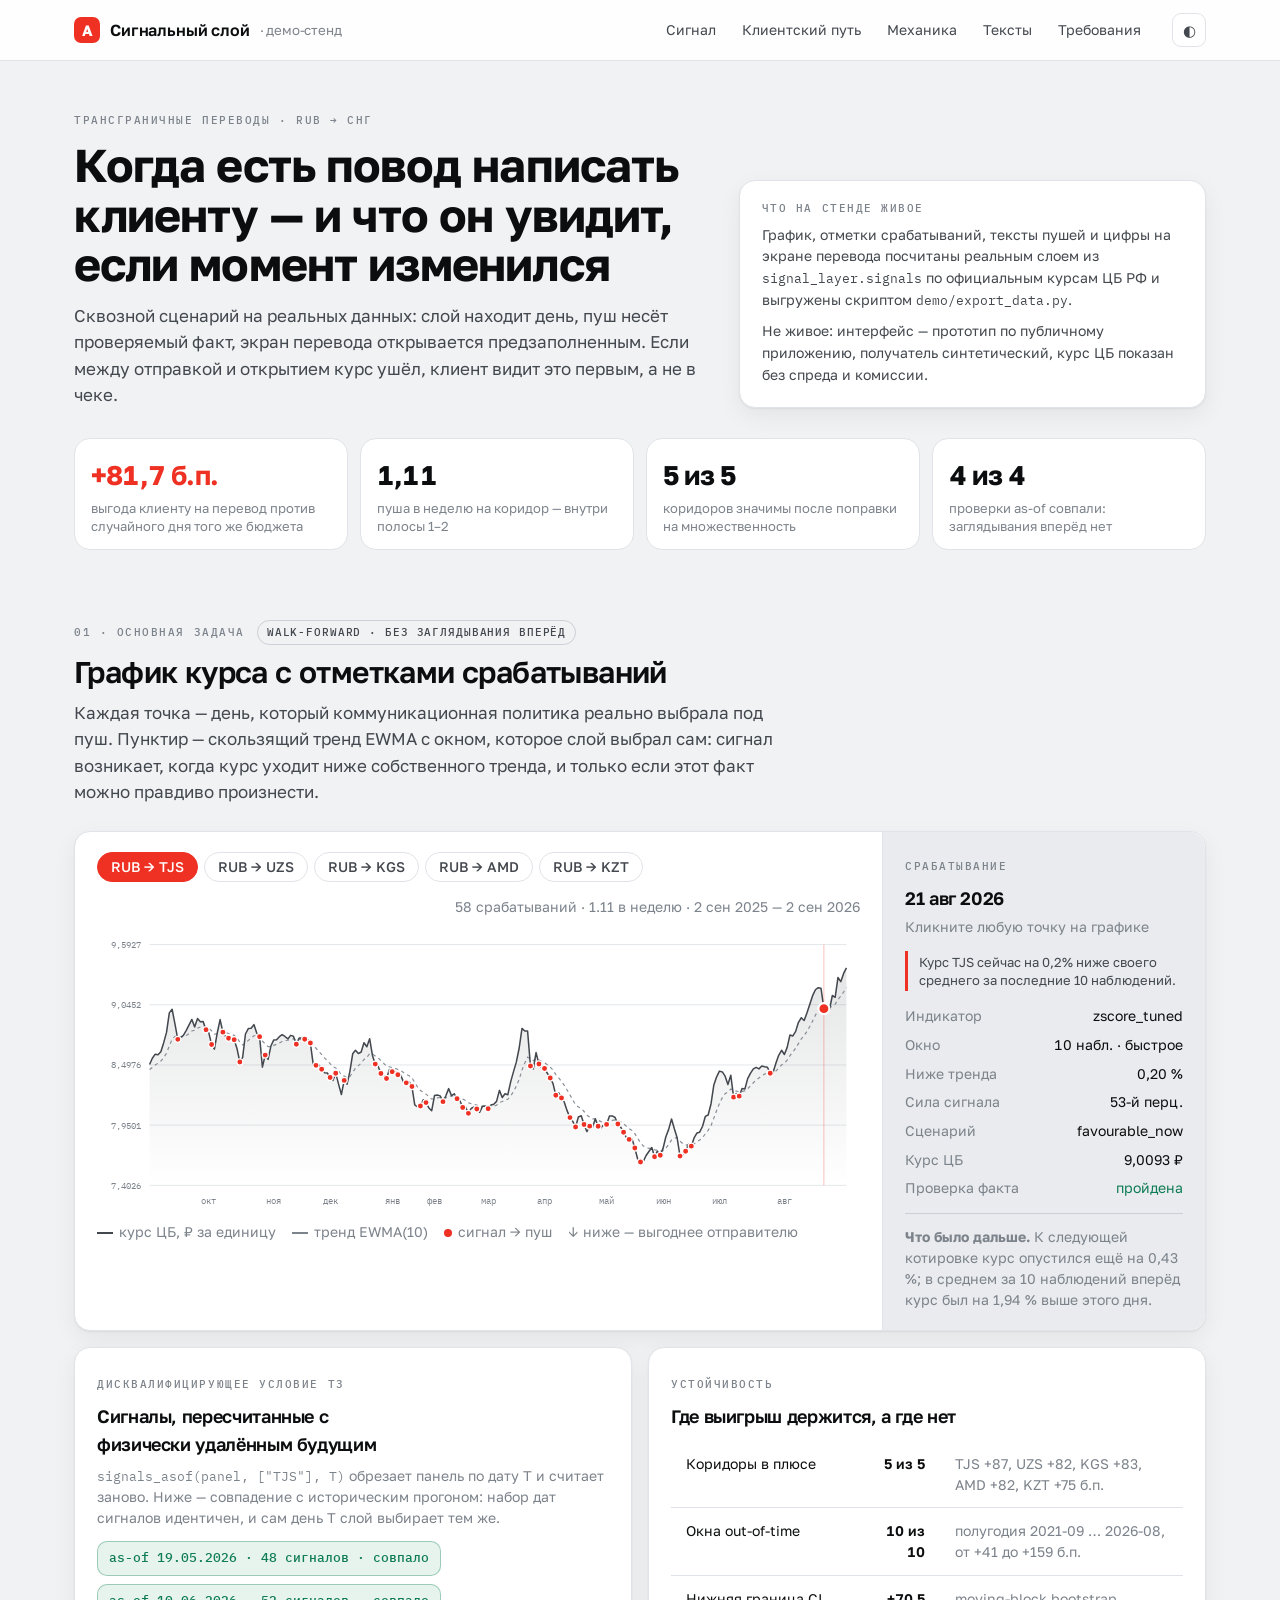
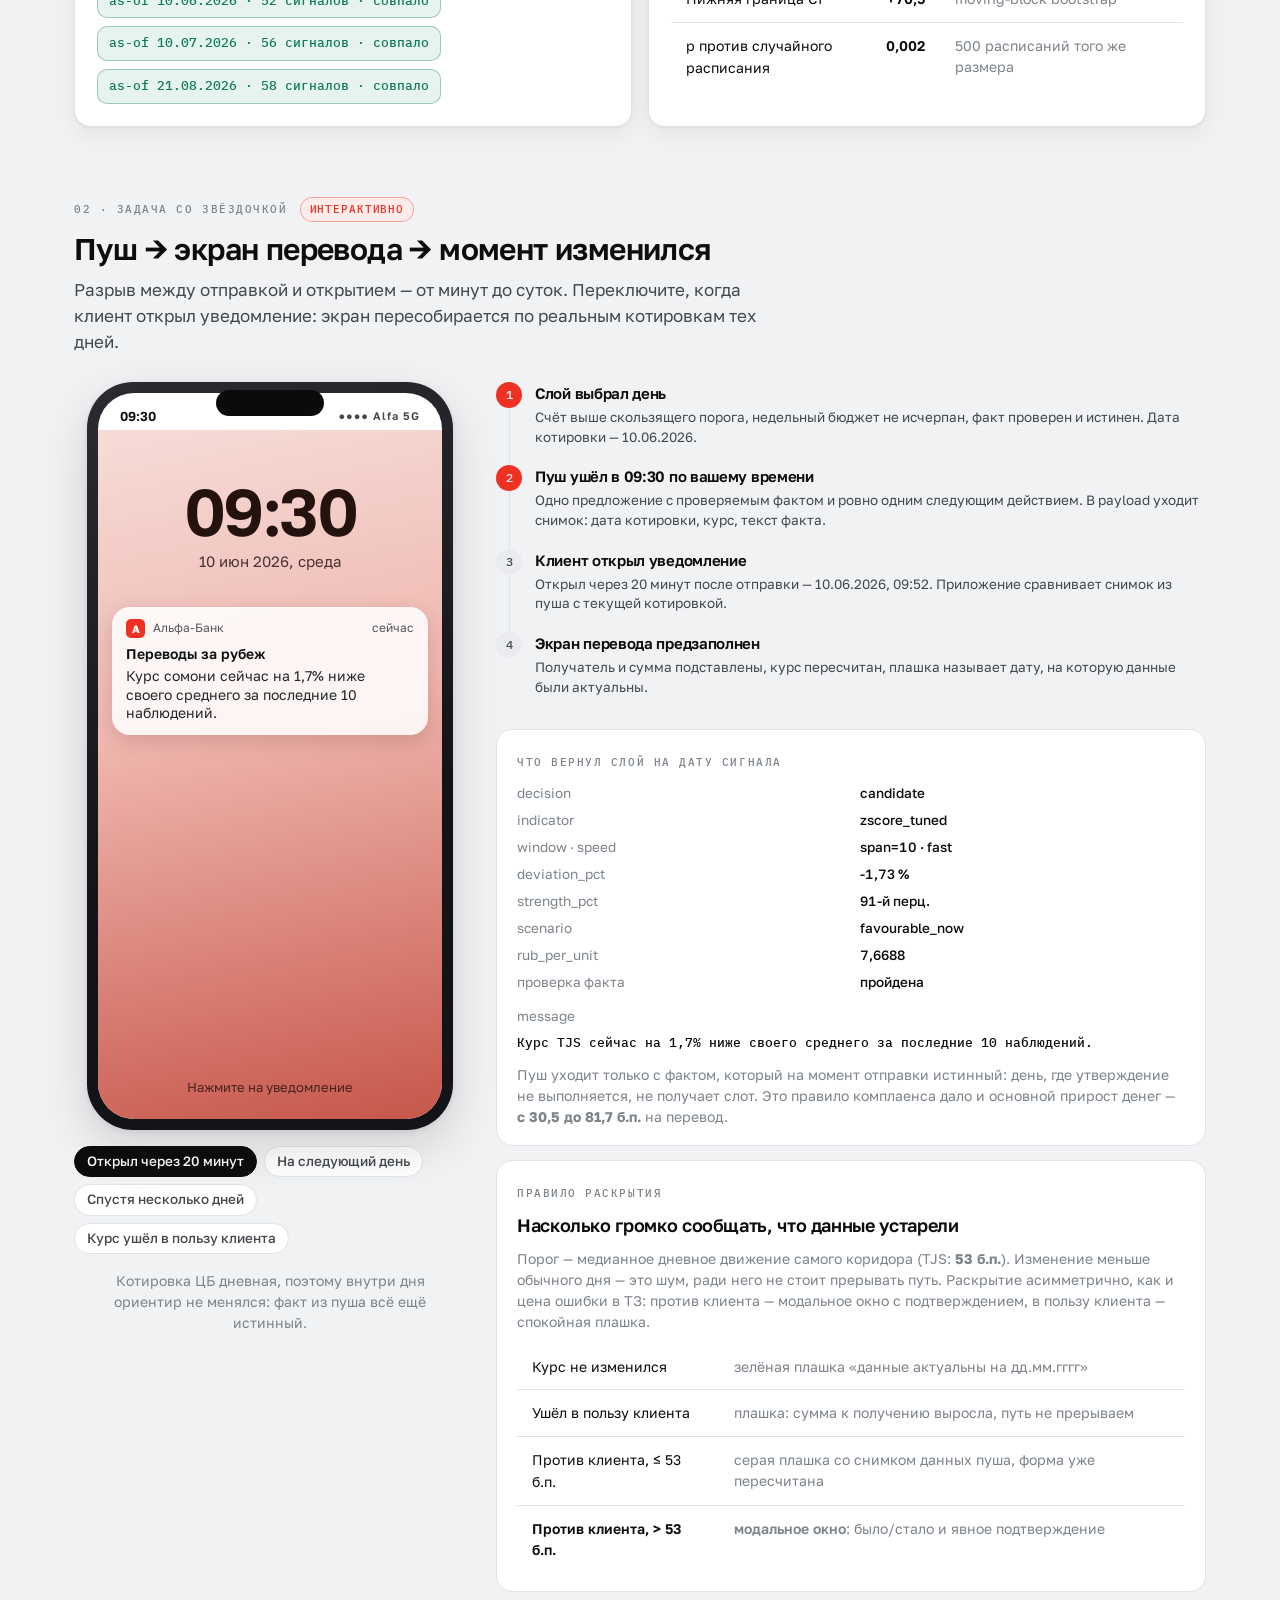
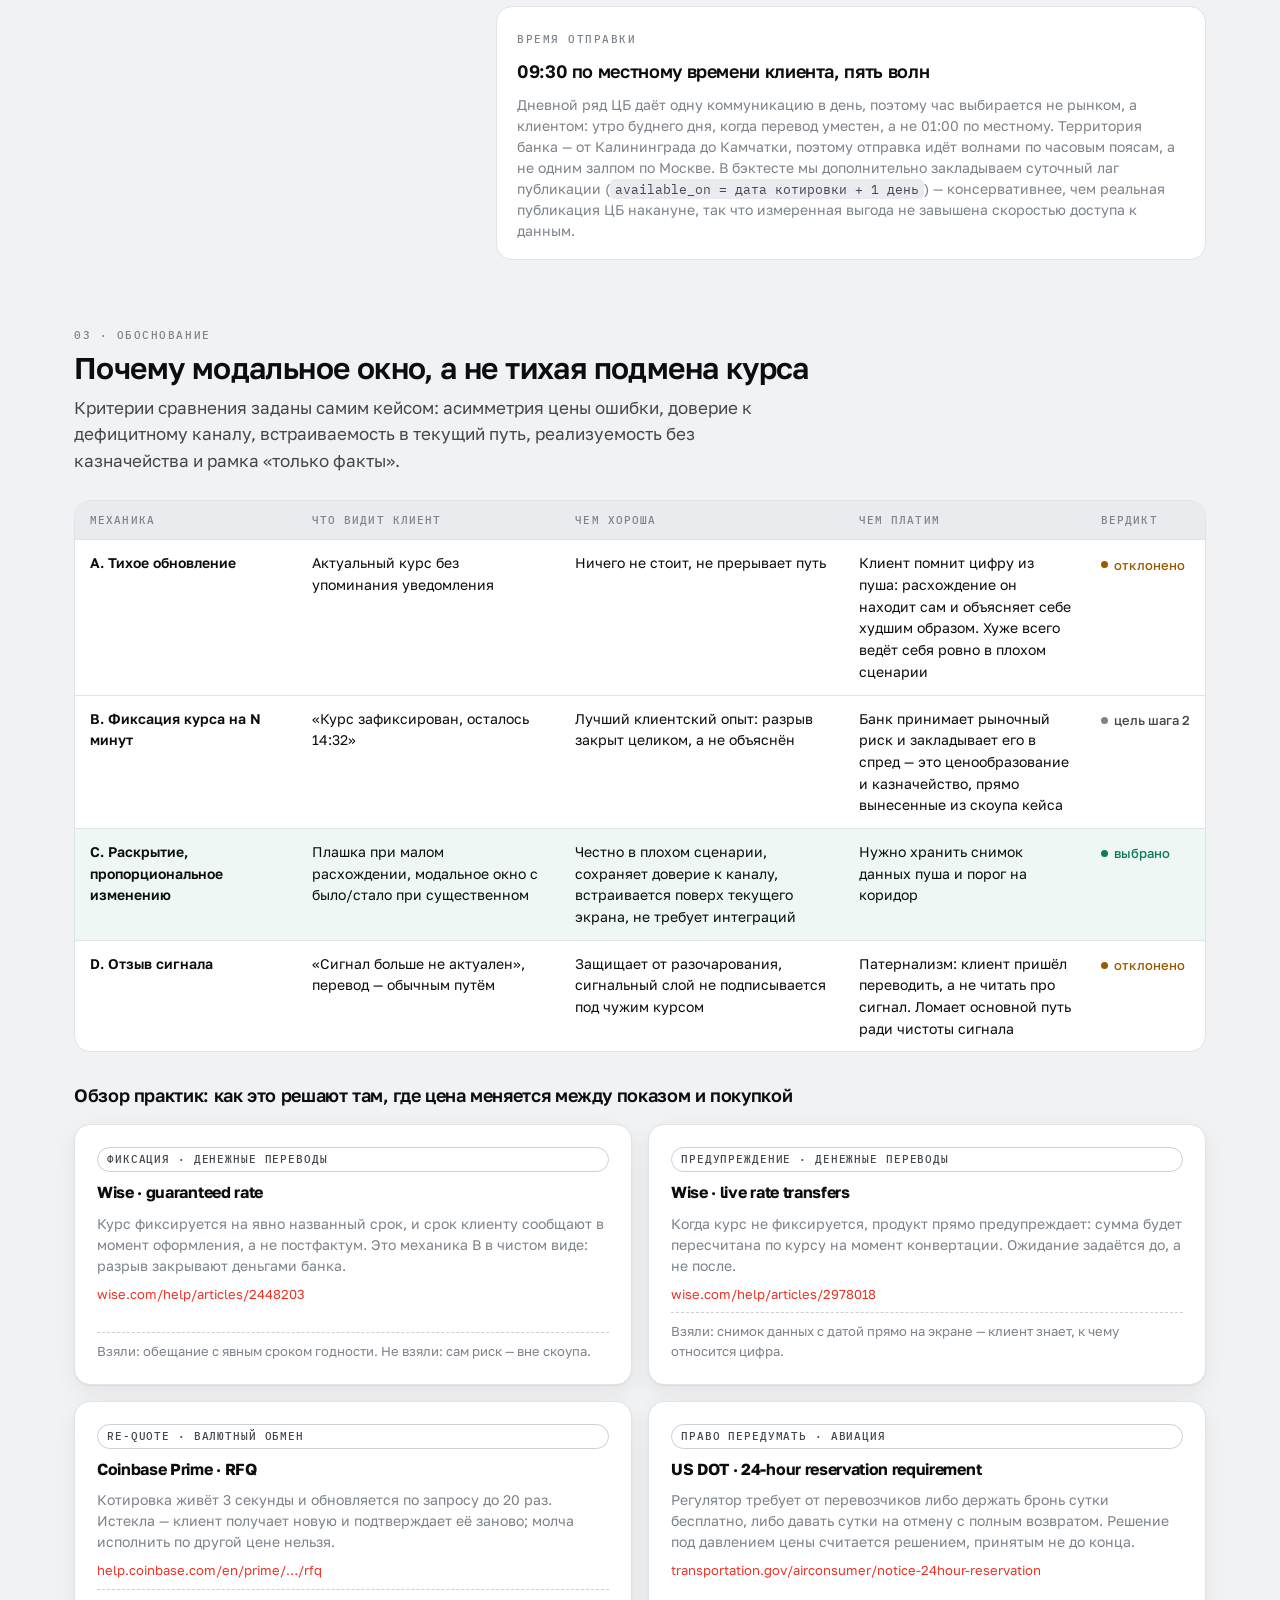
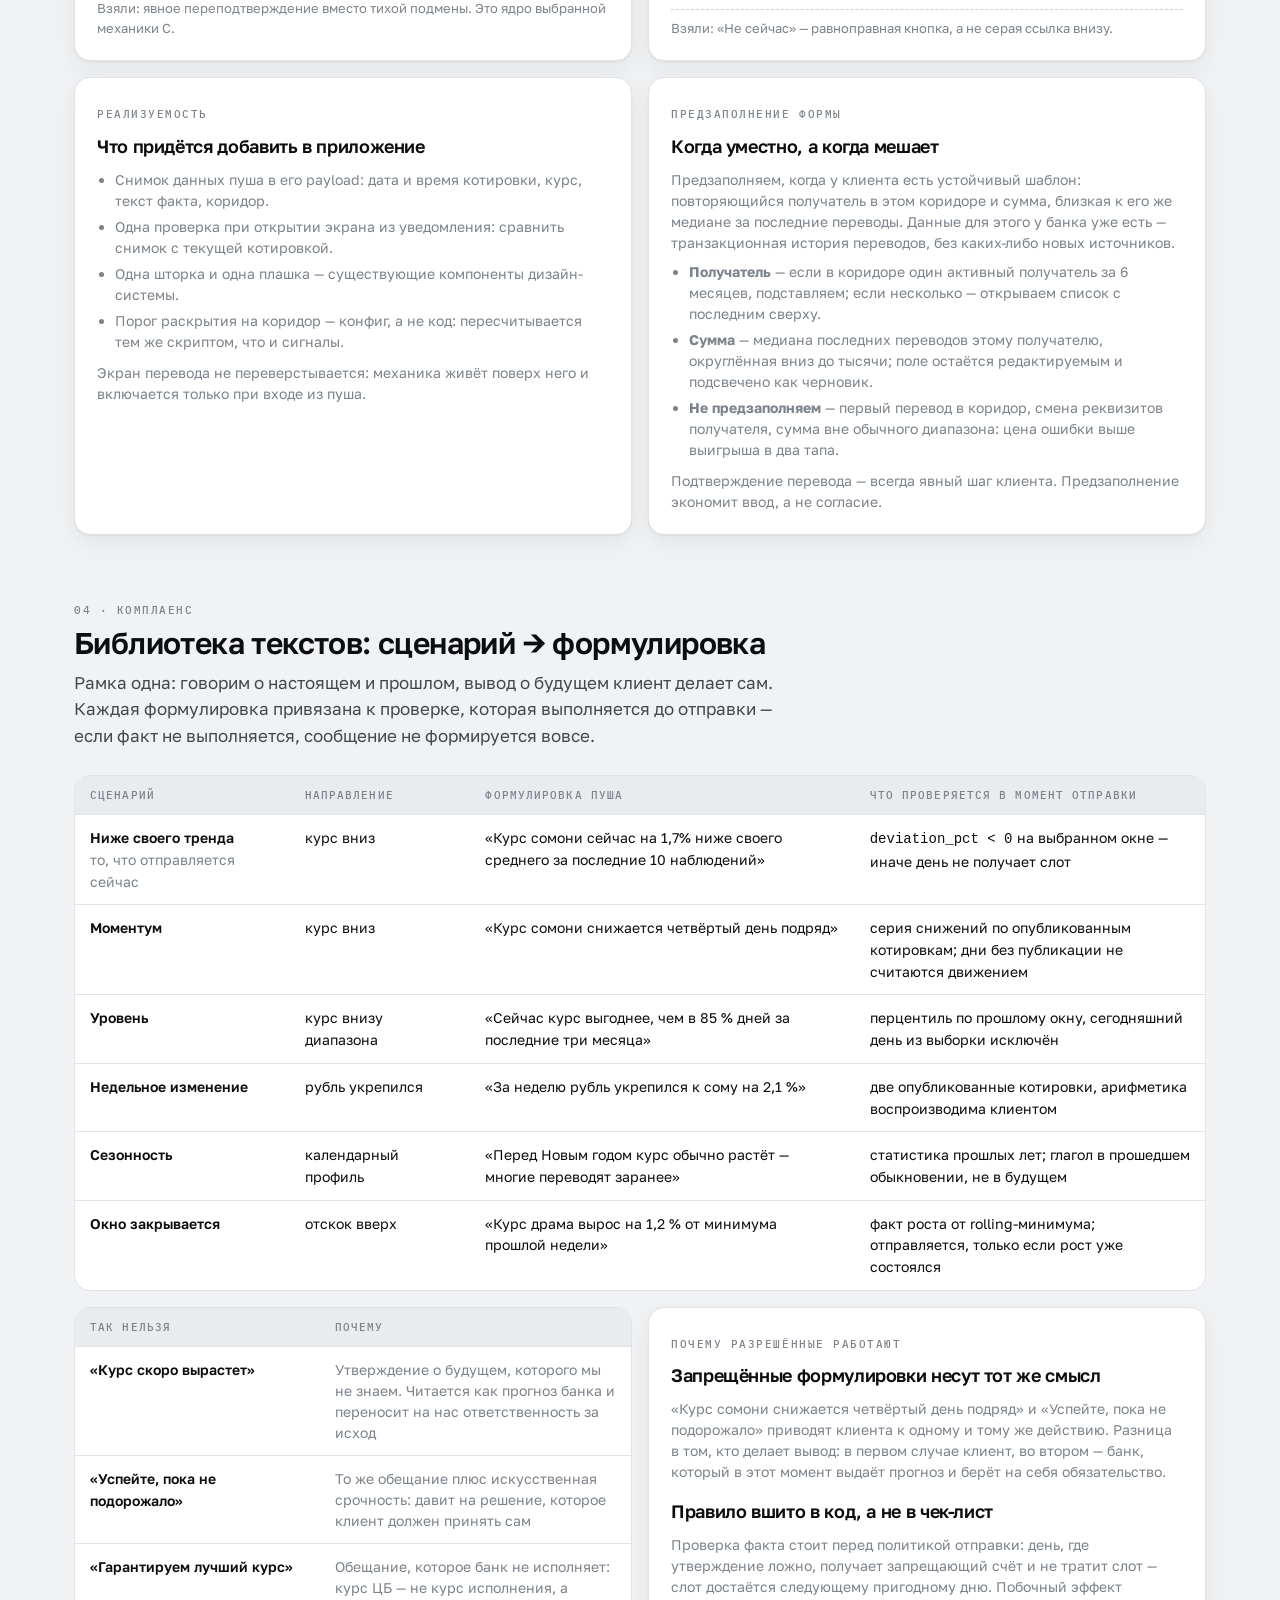
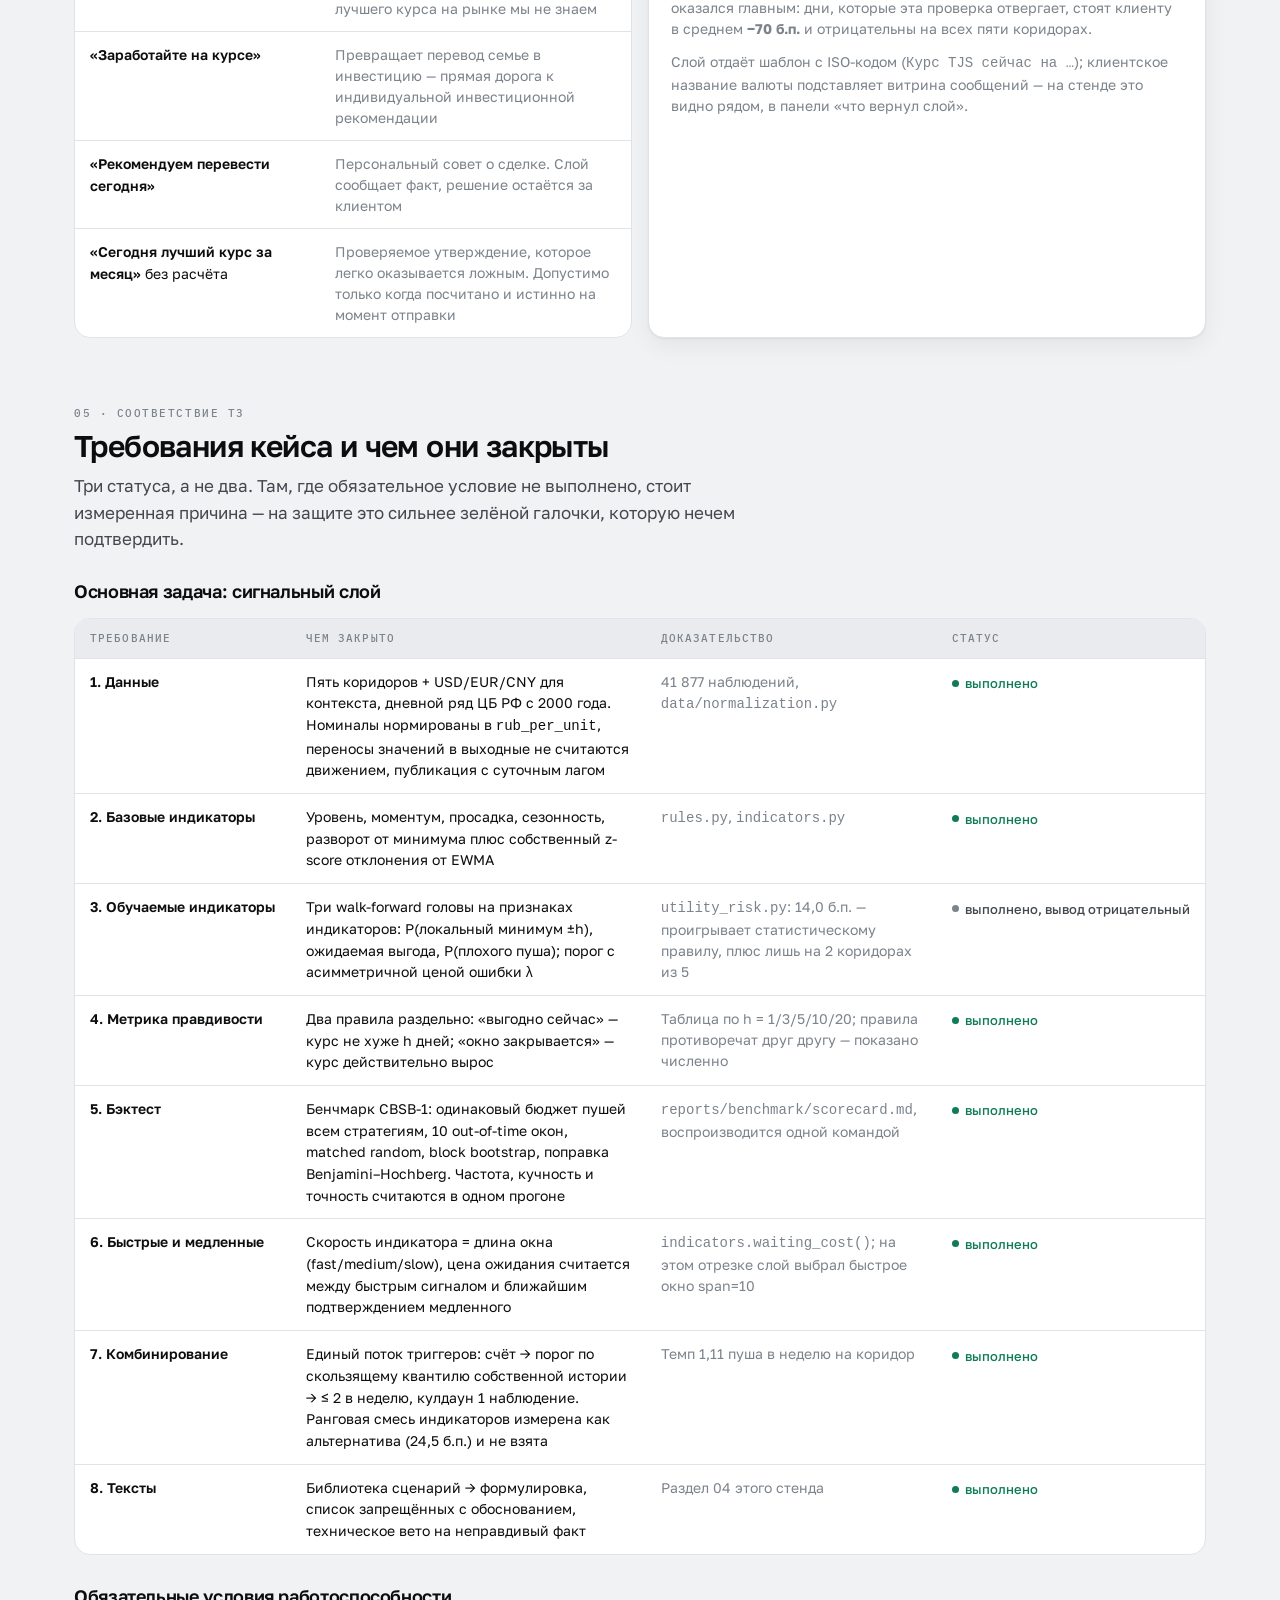
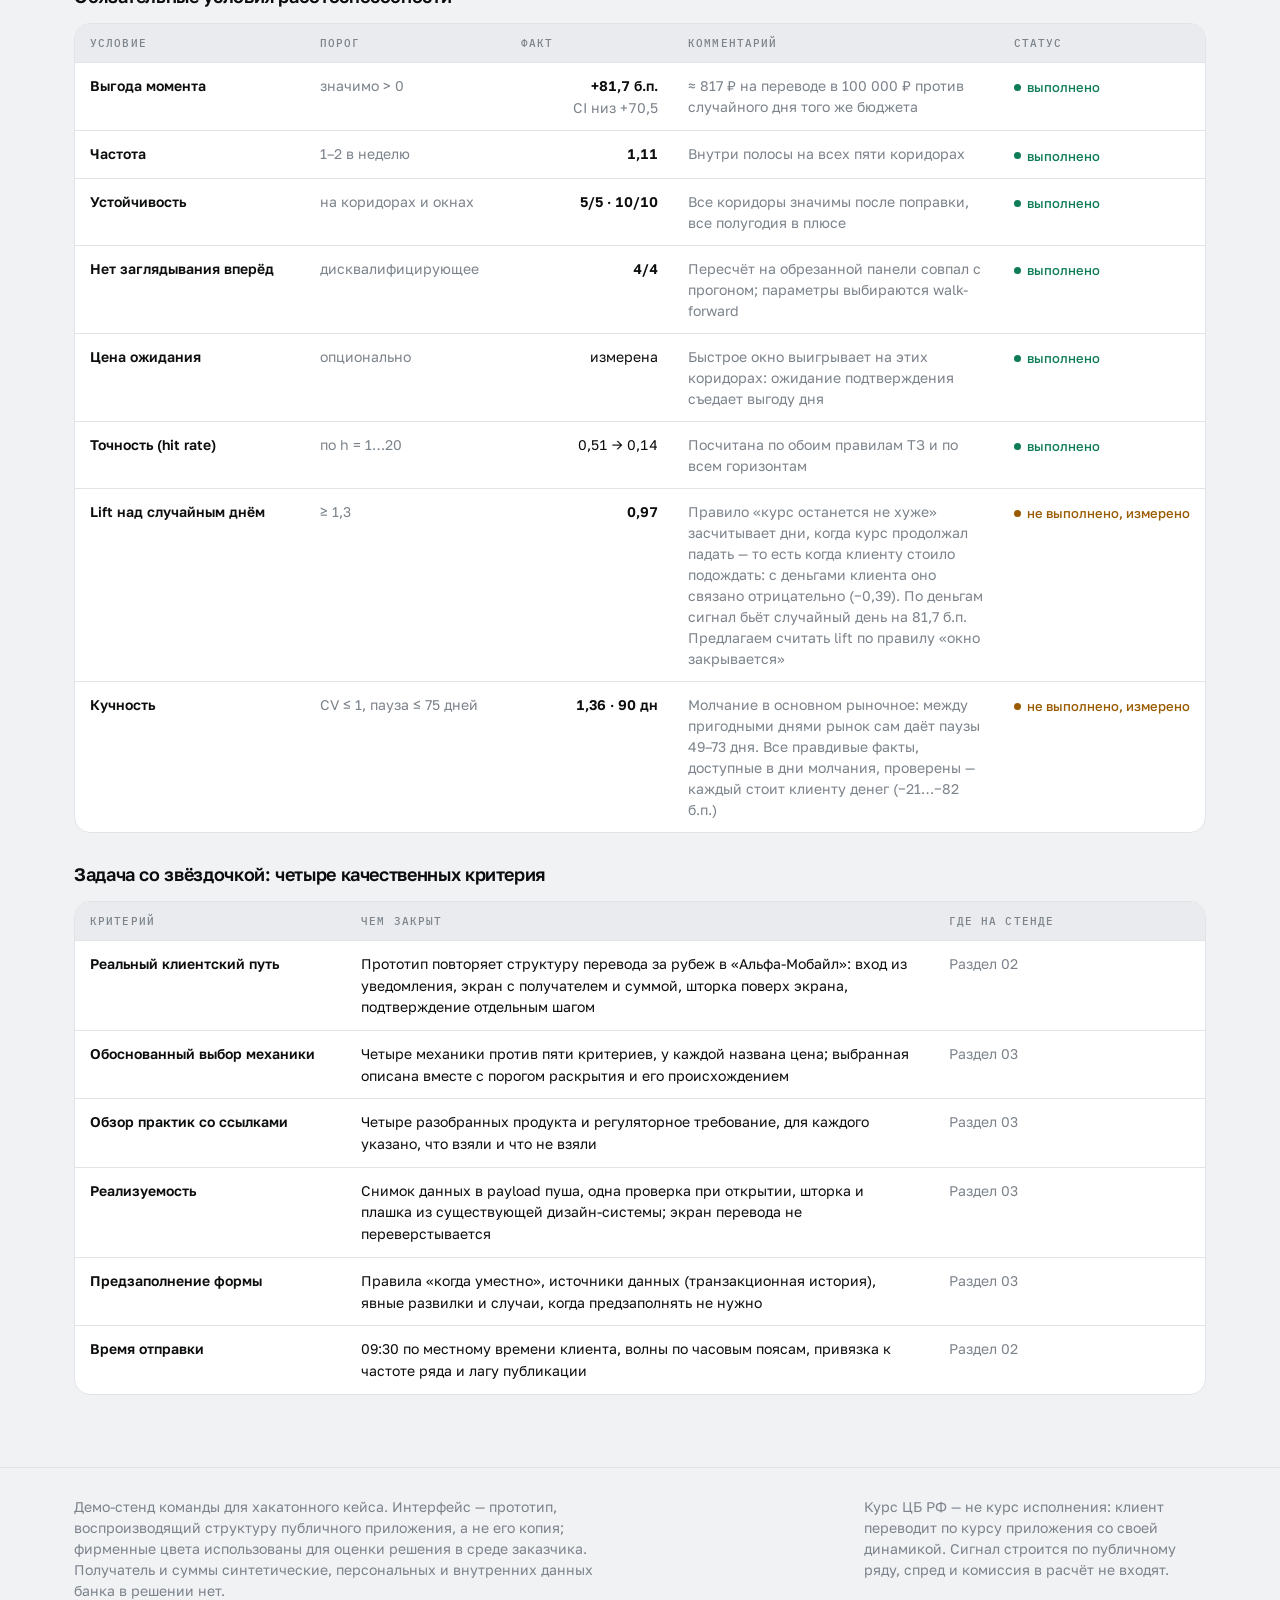
==== commit 7b78342a: "Fix what the audit against the brief's constraints turned up Three constraints held on inspection --" ====
--- a/demo/index.html
+++ b/demo/index.html
@@ -310,6 +310,13 @@
 .btn.ghost:hover { background: var(--red-wash); }
 .btn.grey { background: var(--sunken); color: var(--ink); }
 .btn.grey:hover { background: var(--line); }
+/* Плохой сценарий: курс ушёл против клиента, и мы не знаем, что для него
+   правильно. Поэтому «перевести» и «не сейчас» получают одинаковый вес —
+   красная кнопка здесь подталкивала бы к тому, что стоит ему денег. */
+.btn.equal { background: var(--paper); color: var(--ink); box-shadow: inset 0 0 0 1px var(--line-strong); }
+.btn.equal:hover { background: var(--sunken); }
+.btn.quiet { background: transparent; color: var(--muted); font-weight: 500; }
+.btn.quiet:hover { background: var(--sunken); color: var(--ink); }
 .appfoot { padding: 12px 16px 18px; background: var(--paper); border-top: 1px solid var(--line); flex: none; }
 
 /* Шторка «момент изменился» */
@@ -712,7 +719,7 @@
           <tr>
             <td><b>Ниже своего тренда</b><br><span class="small">то, что отправляется сейчас</span></td>
             <td>курс вниз</td>
-            <td>«Курс сомони сейчас на 1,7 % ниже своего среднего за последние 10 наблюдений»</td>
+            <td>«Курс сомони сейчас на 1,7% ниже своего среднего за последние 10 наблюдений»</td>
             <td><code>deviation_pct &lt; 0</code> на выбранном окне — иначе день не получает слот</td>
           </tr>
           <tr>
@@ -1020,6 +1027,7 @@
   var ISO = "TJS";
   var AMOUNT = 50000;
   var SEND_TIME = "09:30";
+  var LOCAL = " по вашему времени";   // пуш уходит волнами по часовым поясам
   var scenario = SCENARIOS[0];
   var sheetOpen = false;
   var view = "lock";
@@ -1049,7 +1057,7 @@
   }
 
   function freshnessBlock(st) {
-    var stamp = ru(st.sig.date) + ", " + SEND_TIME;
+    var stamp = ru(st.sig.date) + ", " + SEND_TIME + LOCAL;
     if (st.level === "same") {
       return '<div class="freshness ok"><span class="dot"></span><span><b>Данные актуальны на ' + stamp + '</b><br>Курс с момента уведомления не менялся.</span></div>';
     }
@@ -1071,7 +1079,7 @@
       '<span class="push-head"><span class="logo" aria-hidden="true">А</span>Альфа-Банк<span class="when">сейчас</span></span>' +
       "<b>Переводы за рубеж</b>" +
       "<p>Курс " + D.corridors[ISO].name + " сейчас на " + fmt(Math.abs(st.sig.deviation_pct), 1) +
-      " % ниже своего среднего за последние " + st.sig.span + " наблюдений.</p>" +
+      "% ниже своего среднего за последние " + st.sig.span + " наблюдений.</p>" +
       "</button>" +
       '<div class="lock-hint">Нажмите на уведомление</div>' +
       "</div>";
@@ -1096,7 +1104,7 @@
       "</div>" +
       '<div class="tile"><div class="tile-label" style="margin-bottom:6px">Почему мы написали</div>' +
       '<div class="fact">' + "Курс " + D.corridors[ISO].name + " на " + fmt(Math.abs(st.sig.deviation_pct), 1) +
-      " % ниже своего среднего за последние " + st.sig.span + " наблюдений. Данные ЦБ на " + ru(st.sig.date) + ".</div>" +
+      "% ниже своего среднего за последние " + st.sig.span + " наблюдений. Данные ЦБ на " + ru(st.sig.date) + ".</div>" +
       "</div>" +
       '<p class="small">Сумма и получатель подставлены из ваших прошлых переводов — их можно изменить.</p>' +
       "</div>" +
@@ -1110,7 +1118,7 @@
     return '<div class="sheet-scrim" id="scrim"><div class="sheet" role="dialog" aria-modal="true" aria-labelledby="sheetTitle">' +
       '<div class="grabber"></div>' +
       '<h3 id="sheetTitle">Курс изменился с момента уведомления</h3>' +
-      '<p class="stale-line">Данные были актуальны на <b>' + ru(st.sig.date) + ", " + SEND_TIME +
+      '<p class="stale-line">Данные были актуальны на <b>' + ru(st.sig.date) + ", " + SEND_TIME + LOCAL +
       "</b>. Актуальные данные могли измениться — ниже курс на " + ru(st.now.d) + ".</p>" +
       '<div class="compare">' +
       '<div class="side"><div class="cap">в уведомлении</div><div class="val">' + fmt(st.sig.rate, digits) + ' ₽</div><div class="sub">≈ ' + fmt(st.gotThen, 2) + " " + ISO + "</div></div>" +
@@ -1120,9 +1128,9 @@
       '<p class="delta-line">Курс изменился на <b>' + pct(st.deltaBps) + "</b> не в вашу пользу: при переводе " + fmt(AMOUNT, 0) +
       " ₽ получатель получит на <b>" + fmt(st.gotThen - st.gotNow, 2) + " " + ISO + "</b> меньше, чем было в уведомлении.</p>" +
       '<div class="sheet-actions">' +
-      '<button class="btn" type="button">Перевести по текущему курсу</button>' +
-      '<button class="btn grey" type="button" id="notifyBtn">Напомнить при следующем сигнале</button>' +
-      '<button class="btn ghost" type="button" id="closeSheet">Не сейчас</button>' +
+      '<button class="btn equal" type="button">Перевести по текущему курсу</button>' +
+      '<button class="btn equal" type="button" id="closeSheet">Не сейчас</button>' +
+      '<button class="btn quiet" type="button" id="notifyBtn">Напомнить при следующем сигнале</button>' +
       "</div>" +
       '<p class="why">Курс ЦБ РФ, без спреда и комиссии перевода</p>' +
       "</div></div>";
@@ -1131,7 +1139,7 @@
   function renderRail(st) {
     var steps = [
       { t: "Слой выбрал день", p: "Счёт выше скользящего порога, недельный бюджет не исчерпан, факт проверен и истинен. Дата котировки — " + ru(st.sig.date) + "." },
-      { t: "Пуш ушёл в " + SEND_TIME, p: "Одно предложение с проверяемым фактом и ровно одним следующим действием. В payload уходит снимок: дата котировки, курс, текст факта." },
+      { t: "Пуш ушёл в " + SEND_TIME + LOCAL, p: "Одно предложение с проверяемым фактом и ровно одним следующим действием. В payload уходит снимок: дата котировки, курс, текст факта." },
       { t: "Клиент открыл уведомление", p: "Открыл " + scenario.when + " — " + ru(st.now.d) + ", " + scenario.time + ". Приложение сравнивает снимок из пуша с текущей котировкой." },
       {
         t: st.level === "stale" ? "Модальное окно: момент изменился" : "Экран перевода предзаполнен",
